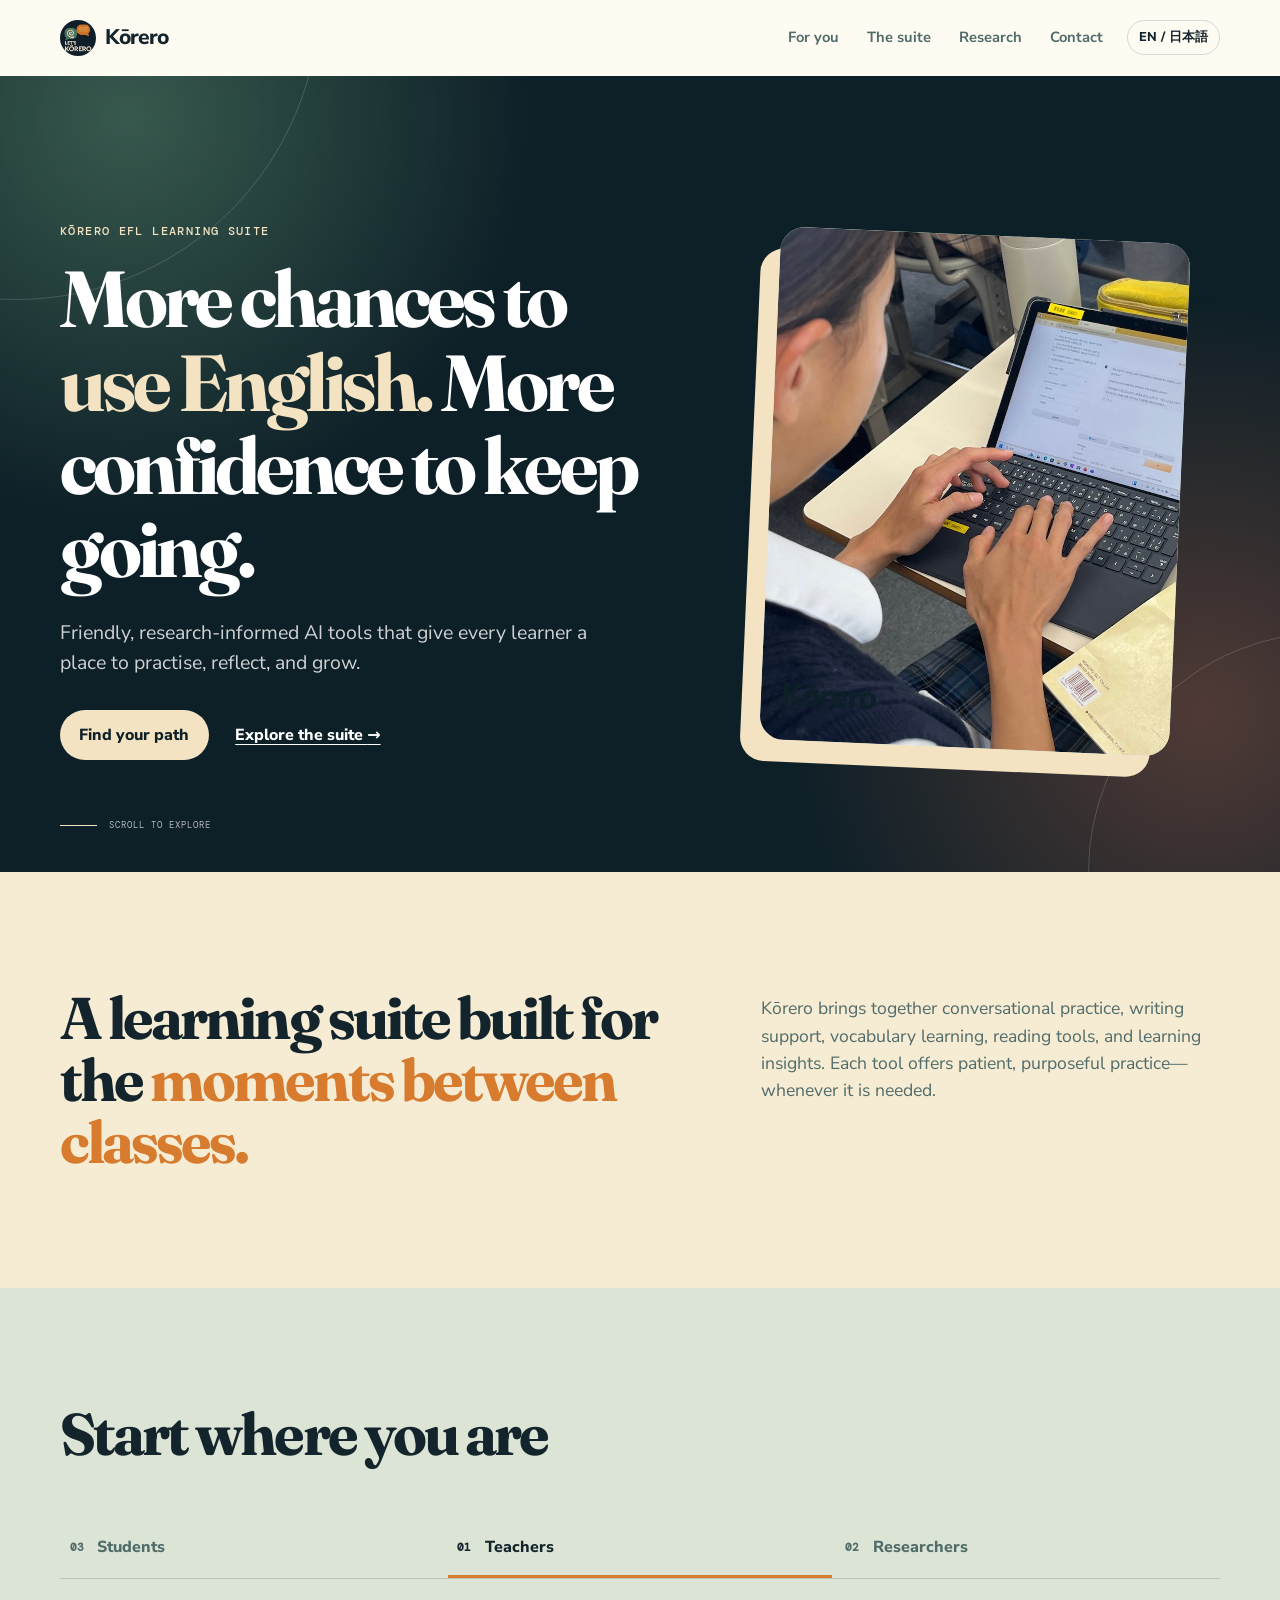
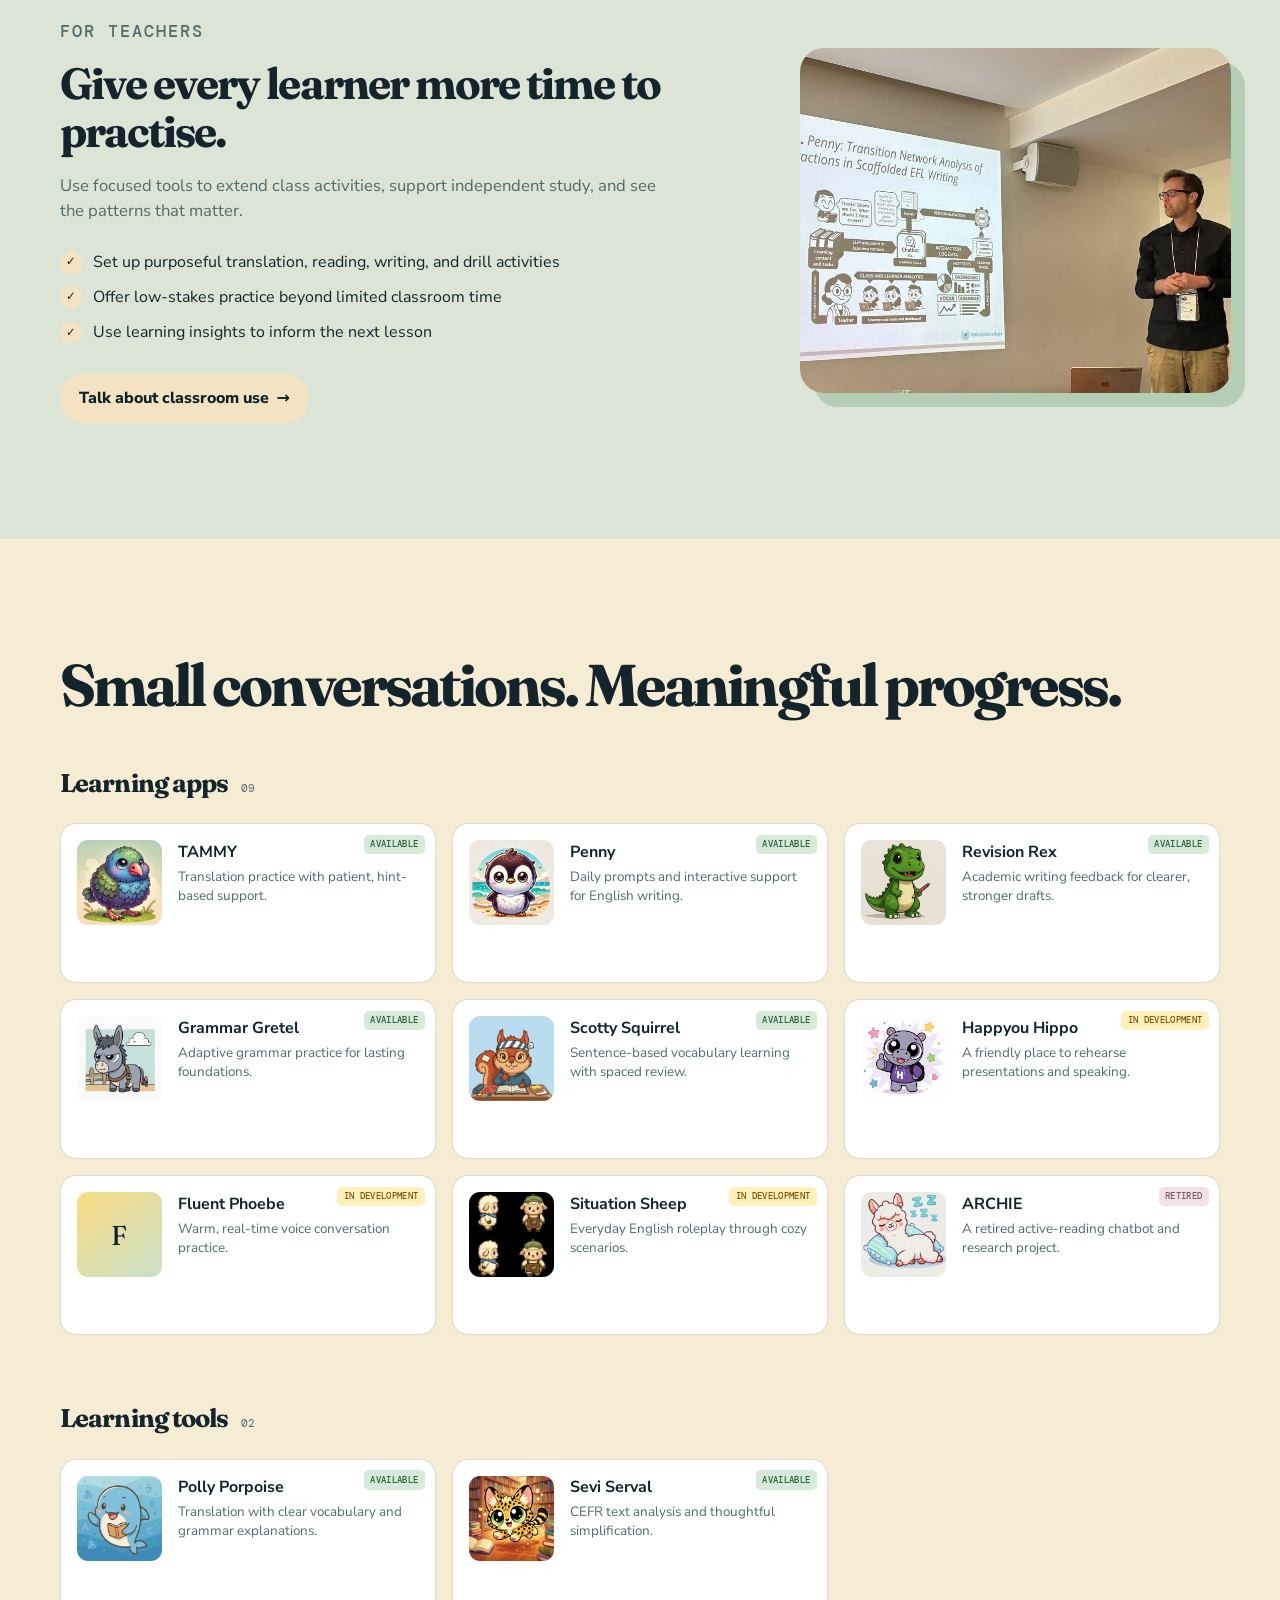
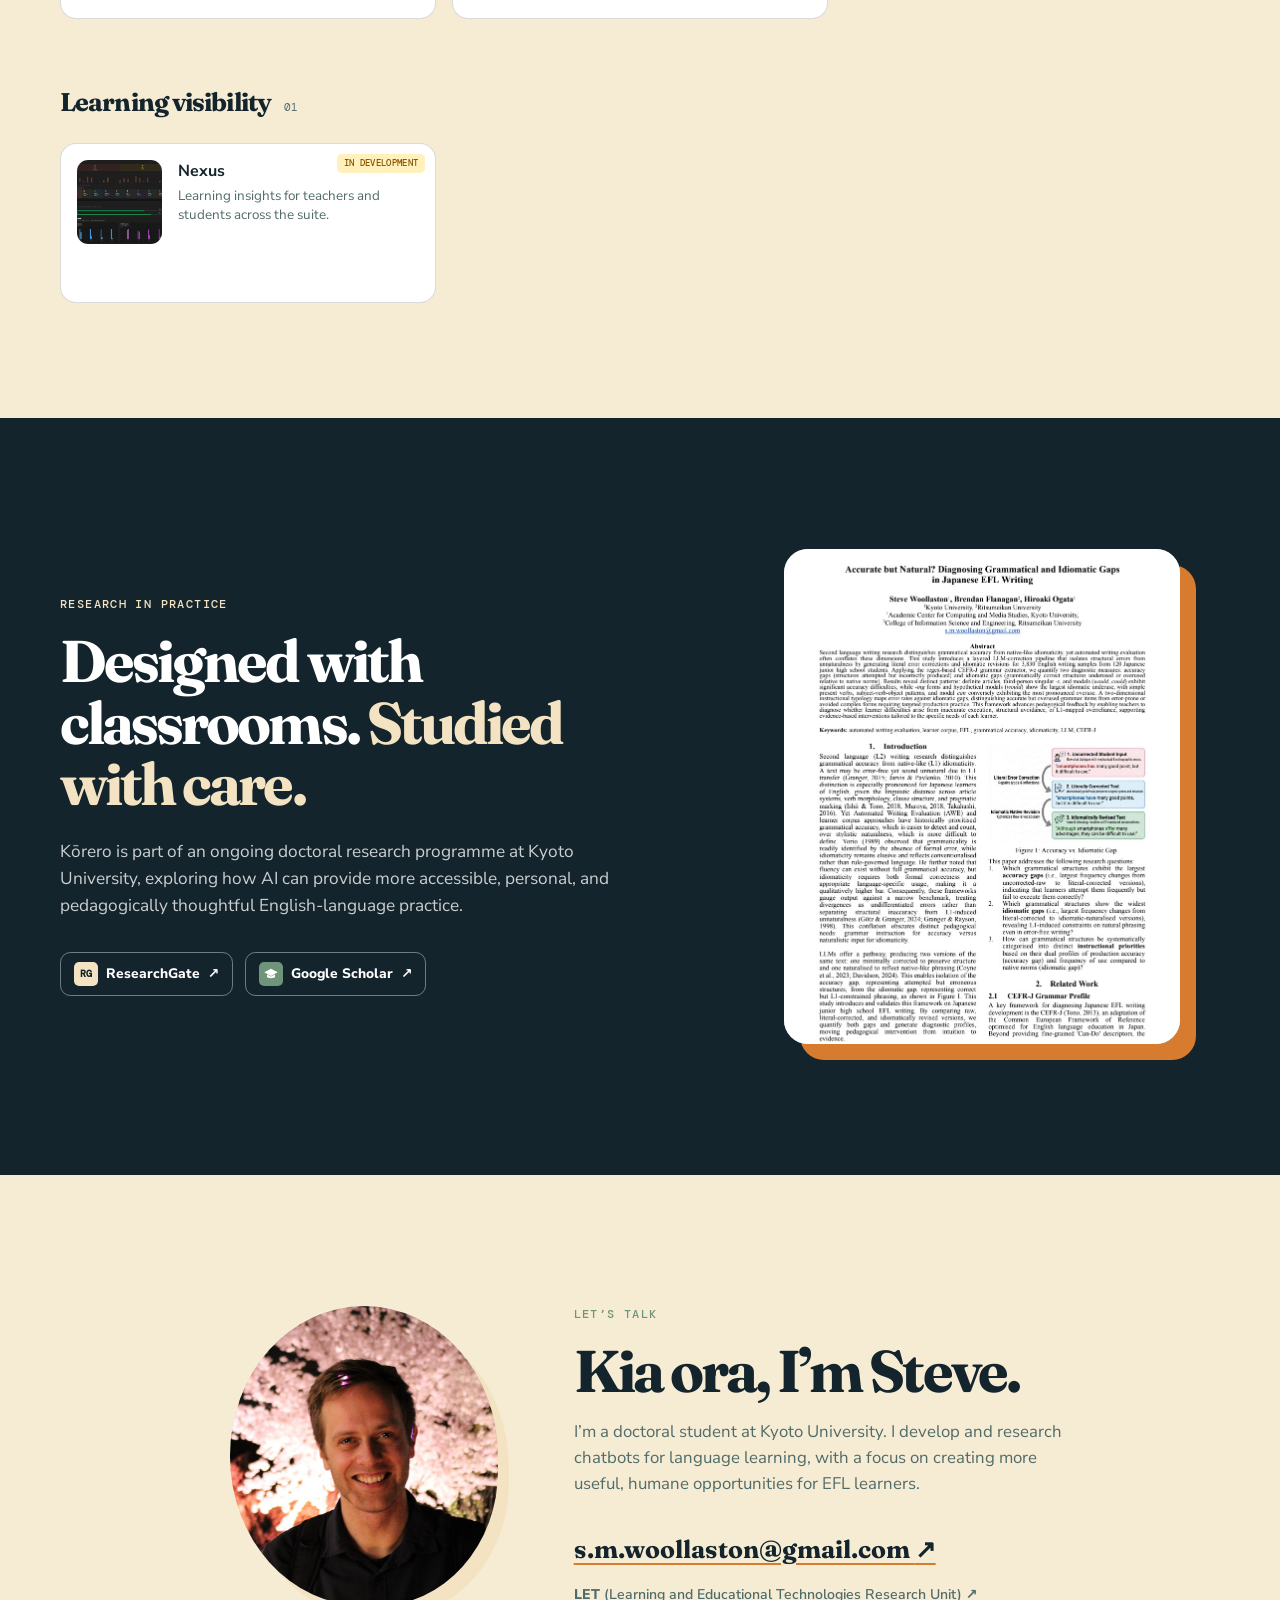
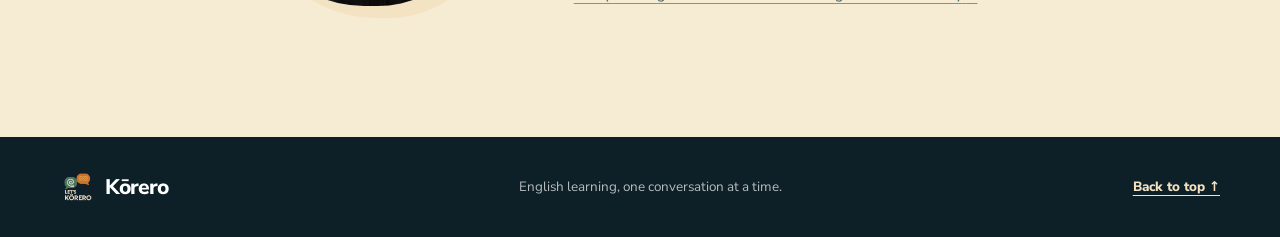
==== index.html @ aaa402c4 "initial" ====
<!doctype html>
<html lang="en">
  <head>
    <meta charset="utf-8" />
    <meta name="viewport" content="width=device-width, initial-scale=1" />
    <meta name="description" content="Kōrero is a suite of supportive AI tools for English language learning." />
    <title>Kōrero | English learning that keeps the conversation going</title>
    <link rel="preconnect" href="https://fonts.googleapis.com" />
    <link rel="preconnect" href="https://fonts.gstatic.com" crossorigin />
    <link href="https://fonts.googleapis.com/css2?family=DM+Mono:wght@400;500&family=Fraunces:opsz,wght@9..144,600;9..144,700&family=Nunito+Sans:opsz,wght@6..12,400;6..12,600;6..12,700;6..12,800&display=swap" rel="stylesheet" />
    <link rel="stylesheet" href="assets/styles.css" />
    <script defer src="assets/content.js"></script>
    <script defer src="assets/site.js"></script>
  </head>
  <body>
    <a class="skip-link" href="#main-content">Skip to content</a>
    <header class="site-header" id="top">
      <nav class="nav shell" aria-label="Main navigation">
        <a class="brand" href="#top" aria-label="Kōrero home">
          <img class="brand-logo" src="assets/images/korero-logo.jpg" alt="Let’s Kōrero logo" /><span class="wordmark" aria-hidden="true">Kōrero</span>
        </a>
        <button class="menu-button" type="button" aria-expanded="false" aria-controls="nav-links">
          <span class="sr-only">Open menu</span><span></span><span></span>
        </button>
        <div class="nav-links" id="nav-links">
          <a href="#audiences" data-i18n="nav.audiences">For you</a>
          <a href="#apps" data-i18n="nav.apps">The suite</a>
          <a href="#research" data-i18n="nav.research">Research</a>
          <a href="#contact" data-i18n="nav.contact">Contact</a>
          <button class="language-toggle" type="button" aria-label="日本語に切り替える"><span aria-hidden="true">EN</span> / <span>日本語</span></button>
        </div>
      </nav>
    </header>

    <main id="main-content">
      <section class="hero">
        <div class="hero-orbit orbit-one" aria-hidden="true"></div><div class="hero-orbit orbit-two" aria-hidden="true"></div>
        <div class="shell hero-layout">
          <div class="hero-copy">
            <p class="eyebrow light" data-i18n="hero.eyebrow">KŌRERO EFL LEARNING SUITE</p>
            <h1 data-i18n-html="hero.title">More chances to <em>use English.</em> More confidence to keep going.</h1>
            <p class="hero-text" data-i18n="hero.text">Friendly, research-informed language learning tools that give every learner a place to practise and grow.</p>
            <div class="hero-actions">
              <a class="button button-sun" href="#audiences" data-i18n="hero.primary">Find your path</a>
              <a class="text-link light-link" href="#apps" data-i18n-html="hero.secondary">Explore the suite <span aria-hidden="true">→</span></a>
            </div>
          </div>
          <figure class="hero-visual image-frame image-frame-hero">
            <img src="assets/images/student_tammy.jpeg" alt="" data-image-label="Kōrero learning in action" />
            <figcaption class="image-placeholder"><span class="placeholder-icon" aria-hidden="true">✦</span><strong data-i18n="placeholders.hero.title">Learning in action</strong><span data-i18n="placeholders.hero.text">Add student_tammy.jpeg</span></figcaption>
            <span class="hero-wordmark" aria-hidden="true">Kōrero</span>
          </figure>
        </div>
        <div class="hero-scroll shell" aria-hidden="true"><span></span><small>SCROLL TO EXPLORE</small></div>
      </section>

      <section class="intro section shell">
        <div><h2 data-i18n-html="intro.title">A learning suite built for the <em>moments between classes.</em></h2></div>
        <p data-i18n="intro.text">Kōrero brings together conversational practice, writing support, vocabulary learning, reading tools, and learning insights. Each tool offers patient, personalised, purposeful practice—whenever it is needed.</p>
      </section>

      <section class="audiences section" id="audiences">
        <div class="shell">
          <div class="section-heading"><h2 data-i18n="audiences.title">Start where you are</h2></div>
          <div class="audience-tabs" role="tablist" aria-label="Audience">
            <button id="student-tab" role="tab" aria-selected="false" aria-controls="student-panel" data-audience="student"
              tabindex="-1"><span aria-hidden="true">03</span><span data-i18n="tabs.student">Students</span></button>
            <button id="teacher-tab" role="tab" aria-selected="true" aria-controls="teacher-panel" data-audience="teacher"><span aria-hidden="true">01</span><span data-i18n="tabs.teacher">Teachers</span></button>
            <button id="researcher-tab" role="tab" aria-selected="false" aria-controls="researcher-panel" data-audience="researcher" tabindex="-1"><span aria-hidden="true">02</span><span data-i18n="tabs.researcher">Researchers</span></button>
          </div>
          <div class="audience-panels">
            <article class="audience-panel" id="student-panel" role="tabpanel" tabindex="0" aria-labelledby="student-tab"
                          data-panel="student" hidden></article>
            <article class="audience-panel" id="teacher-panel" role="tabpanel" tabindex="0" aria-labelledby="teacher-tab" data-panel="teacher"></article>
            <article class="audience-panel" id="researcher-panel" role="tabpanel" tabindex="0" aria-labelledby="researcher-tab" data-panel="researcher" hidden></article>

          </div>
        </div>
      </section>

      <section class="suite section" id="apps">
        <div class="shell">
          <div class="section-heading wide"><h2 data-i18n="apps.title">Small conversations. Meaningful progress.</h2></div>
          <div id="app-groups"></div>
        </div>
      </section>

      <section class="research section" id="research">
        <div class="shell research-layout">
          <div class="research-copy">
            <p class="eyebrow light" data-i18n="research.eyebrow">RESEARCH IN PRACTICE</p>
            <h2 data-i18n-html="research.title">Designed with classrooms. <em>Studied with care.</em></h2>
            <p data-i18n="research.text">Kōrero is part of an ongoing doctoral research programme at Kyoto University, exploring how AI can provide more accessible, personal, and pedagogically thoughtful English-language practice.</p>
            <div class="publication-links" aria-label="Publication profiles">
              <a class="publication-link" href="https://www.researchgate.net/profile/Steve-Woollaston#publications" target="_blank" rel="noopener noreferrer"><span class="publication-icon icon-researchgate" aria-hidden="true">RG</span><span>ResearchGate</span><span aria-hidden="true">↗</span></a>
              <a class="publication-link" href="https://scholar.google.com/citations?user=MpY1elgAAAAJ&amp;hl=en" target="_blank" rel="noopener noreferrer"><span class="publication-icon icon-scholar" aria-hidden="true"><svg viewBox="0 0 24 24"><path d="M2 9.5 12 4l10 5.5L12 15 2 9.5Zm4 3.1V17c2.2 1.6 9.8 1.6 12 0v-4.4l-6 3.3-6-3.3Z"/></svg></span><span>Google Scholar</span><span aria-hidden="true">↗</span></a>
            </div>
          </div>
          <figure class="image-frame image-frame-research">
            <img src="assets/images/research_apclc2.jpg" alt="" data-image-label="Research in practice" loading="lazy" />
            <figcaption class="image-placeholder"><span class="placeholder-icon" aria-hidden="true">⌁</span><strong data-i18n="placeholders.research.title">Research in progress</strong><span data-i18n="placeholders.research.text">Add research_apclc.jpg</span></figcaption>
          </figure>
        </div>
      </section>

      <section class="contact section" id="contact">
        <div class="shell contact-layout">
          <figure class="portrait image-frame">
            <img src="assets/images/steve_profile.png" alt="Steve Woollaston" loading="lazy" />
            <figcaption class="image-placeholder"><span class="placeholder-icon" aria-hidden="true">☀</span><strong data-i18n="placeholders.portrait.title">Kia ora, I’m Steve</strong><span data-i18n="placeholders.portrait.text">Add steve_profile.png</span></figcaption>
          </figure>
          <div class="contact-copy"><p class="eyebrow" data-i18n="contact.eyebrow">LET’S TALK</p><h2 data-i18n="contact.title">Kia ora, I’m Steve.</h2><p data-i18n="contact.text">I’m a doctoral student at Kyoto University. I develop and research chatbots and tools for language learning, with a focus on creating more personalised, useful, and evidence-based solutions for EFL learners and teachers.</p><a class="email-link" href="mailto:s.m.woollaston@gmail.com">s.m.woollaston@gmail.com <span aria-hidden="true">↗</span></a><a class="lab-link" href="https://www.let.media.kyoto-u.ac.jp/" target="_blank" rel="noopener noreferrer">LET <span>(Learning and Educational Technologies Research Unit)</span> <span aria-hidden="true">↗</span></a></div>
        </div>
      </section>
    </main>

    <footer class="footer"><div class="shell footer-content"><a class="brand" href="#top" aria-label="Kōrero home"><img class="brand-logo" src="assets/images/korero-logo.jpg" alt="Let’s Kōrero logo" /><span class="wordmark" aria-hidden="true">Kōrero</span></a><p data-i18n="footer">English learning, one conversation at a time.</p><a href="#top" data-i18n="footerLink">Back to top ↑</a></div></footer>
  </body>
</html>
---- assets/styles.css ----
:root { --ink: #13242c; --deep: #0d1f27; --paper: #f6ebd3; --mist: #dce4d5; --sun: #f3e3c2; --coral: #d77b2e; --leaf: #70947a; --muted: #506c6a; --line: rgba(19, 36, 44, .16); --shadow: 0 18px 45px rgba(13, 31, 39, .16); --radius: 24px; }
* { box-sizing: border-box; }
html { scroll-behavior: smooth; scroll-padding-top: 5.5rem; }
body { margin: 0; color: var(--ink); background: var(--paper); font-family: "Nunito Sans", system-ui, sans-serif; font-size: 16px; line-height: 1.55; }
button, a { font: inherit; } a { color: inherit; } button { cursor: pointer; } img { display: block; max-width: 100%; }
.shell { width: min(1160px, calc(100% - 3rem)); margin-inline: auto; }.section { padding-block: clamp(4.5rem, 9vw, 8rem); }.skip-link { position: fixed; z-index: 999; top: -5rem; left: 1rem; padding: .65rem 1rem; background: var(--sun); color: var(--deep); border-radius: .5rem; font-weight: 800; }.skip-link:focus { top: 1rem; }.sr-only { position: absolute; width: 1px; height: 1px; overflow: hidden; clip: rect(0 0 0 0); white-space: nowrap; }
.site-header { position: sticky; top: 0; z-index: 30; background: rgba(255, 253, 246, .88); border-bottom: 1px solid transparent; backdrop-filter: blur(14px); }.site-header:has(+ main .hero) { border-color: rgba(255,255,255,.1); }.nav { min-height: 4.7rem; display: flex; align-items: center; justify-content: space-between; gap: 2rem; }.brand { display: inline-flex; align-items: center; gap: .55rem; text-decoration: none; font-family: Fraunces, Georgia, serif; font-size: 1.32rem; font-weight: 700; letter-spacing: -.045em; }.brand-mark { display: grid; width: 2rem; height: 2rem; place-items: center; color: var(--deep); background: var(--sun); border-radius: 48% 52% 52% 48%; font-family: "DM Mono", monospace; font-size: .85rem; letter-spacing: 0; }.nav-links { display: flex; align-items: center; gap: .25rem; }.nav-links > a { padding: .45rem .75rem; text-decoration: none; font-weight: 700; font-size: .92rem; color: var(--muted); }.nav-links > a:hover { color: var(--ink); text-decoration: underline; text-underline-offset: .25rem; }.language-toggle { margin-left: .45rem; padding: .4rem .7rem; color: var(--ink); background: transparent; border: 1px solid var(--line); border-radius: 99px; font-weight: 800; font-size: .8rem; }.language-toggle:hover { background: var(--mist); }.menu-button { display: none; }
.hero { position: relative; overflow: hidden; min-height: min(720px, calc(100vh - 4.7rem)); padding-block: clamp(4rem, 9vw, 8rem) 2.5rem; color: white; background: var(--deep); }.hero::before { content: ""; position: absolute; inset: 0; opacity: .9; background: radial-gradient(circle at 10% 5%, rgba(113,167,130,.48), transparent 30%), radial-gradient(circle at 94% 80%, rgba(233,120,88,.34), transparent 31%); }.hero-layout { position: relative; display: grid; grid-template-columns: minmax(0, 1.03fr) minmax(300px, .87fr); align-items: center; gap: clamp(2.5rem, 7vw, 7rem); }.hero-copy { padding-block: 2rem; }.eyebrow { margin: 0 0 1rem; color: var(--leaf); font-family: "DM Mono", monospace; font-size: .72rem; font-weight: 500; letter-spacing: .12em; }.eyebrow.light { color: var(--sun); }.hero h1, h2 { margin: 0; font-family: Fraunces, Georgia, serif; letter-spacing: -.05em; line-height: 1.05; }.hero h1 { max-width: 700px; font-size: clamp(3.1rem, 6.2vw, 5.6rem); }.hero h1 em, h2 em { color: var(--sun); font-style: normal; }.hero-text { max-width: 560px; margin: 1.7rem 0 2rem; color: rgba(255,255,255,.8); font-size: clamp(1.05rem, 1.6vw, 1.22rem); }.hero-actions { display: flex; flex-wrap: wrap; align-items: center; gap: 1.1rem 1.65rem; }.button { display: inline-flex; align-items: center; justify-content: center; gap: .45rem; min-height: 3.1rem; padding: .7rem 1.15rem; border: 1px solid transparent; border-radius: 99px; text-decoration: none; font-weight: 800; transition: transform .2s ease, box-shadow .2s ease; }.button:hover { transform: translateY(-2px); box-shadow: 0 8px 22px rgba(0,0,0,.16); }.button-sun { color: var(--deep); background: var(--sun); }.text-link { font-weight: 800; text-underline-offset: .25rem; }.light-link { color: white; }.image-frame { position: relative; overflow: hidden; background: #dce6d9; border-radius: var(--radius); }.image-frame > img { width: 100%; height: 100%; object-fit: cover; }.image-frame:not(.has-image) > img { position: absolute; inset: 0; opacity: 0; }.image-frame.has-image > img { opacity: 1; }.image-frame-hero { min-height: 410px; aspect-ratio: 4 / 5; transform: rotate(2.5deg); box-shadow: -19px 22px 0 var(--sun); }.image-frame-hero::after { content: "kōrero"; position: absolute; bottom: 1.25rem; left: 1.25rem; color: var(--deep); font-family: Fraunces, serif; font-size: 2rem; font-weight: 700; }.image-placeholder { position: absolute; inset: 0; display: flex; flex-direction: column; align-items: center; justify-content: center; gap: .45rem; padding: 1.5rem; color: var(--deep); text-align: center; background: linear-gradient(145deg, #cee0cc, #f0e6b2); }.has-image .image-placeholder { display: none; }.placeholder-icon { display: grid; width: 3.4rem; height: 3.4rem; place-items: center; color: white; background: var(--coral); border-radius: 50% 45% 50% 42%; font-size: 1.35rem; }.image-placeholder strong { font-family: Fraunces, Georgia, serif; font-size: 1.3rem; }.image-placeholder span:last-child { font-family: "DM Mono", monospace; font-size: .72rem; }.hero-scroll { position: relative; display: flex; align-items: center; gap: .75rem; margin-top: 1.7rem; color: rgba(255,255,255,.7); font-family: "DM Mono", monospace; font-size: .64rem; letter-spacing: .1em; }.hero-scroll span { width: 2.3rem; height: 1px; background: var(--sun); }.orbit-one, .orbit-two { position: absolute; border: 1px solid rgba(255,255,255,.16); border-radius: 50%; }.orbit-one { width: 38rem; height: 38rem; top: -24rem; left: -18rem; }.orbit-two { width: 30rem; height: 30rem; right: -18rem; bottom: -15rem; }
.intro { display: grid; grid-template-columns: 1.15fr .85fr; gap: 5rem; align-items: start; }.intro h2, .section-heading h2, .research h2, .contact h2 { font-size: clamp(2.35rem, 4.6vw, 4.25rem); }.intro h2 em, .section-heading h2 em, .contact h2 em { color: var(--coral); }.intro > p { max-width: 450px; margin: .5rem 0 0; color: var(--muted); font-size: 1.1rem; }.audiences { background: var(--mist); }.section-heading { display: flex; align-items: end; justify-content: space-between; gap: 2rem; }.section-heading > p { max-width: 400px; margin: 0 0 .4rem; color: var(--muted); }.section-heading.wide { margin-bottom: 3rem; }.audience-tabs { display: flex; gap: .2rem; margin-top: 3.5rem; border-bottom: 1px solid var(--line); }.audience-tabs button { flex: 1; display: flex; align-items: center; gap: .85rem; padding: .9rem .6rem; color: var(--muted); background: transparent; border: 0; border-bottom: 3px solid transparent; text-align: left; font-weight: 800; }.audience-tabs button > span:first-child { font-family: "DM Mono", monospace; font-size: .7rem; }.audience-tabs button[aria-selected="true"] { color: var(--ink); border-bottom-color: var(--coral); }.audience-panel { padding-top: 2.5rem; }.audience-content { display: grid; grid-template-columns: 1.15fr .85fr; gap: clamp(2rem, 6vw, 6rem); align-items: center; }.audience-content h3 { margin: 0; font-family: Fraunces, Georgia, serif; font-size: clamp(2rem, 3.4vw, 3.1rem); letter-spacing: -.045em; line-height: 1.1; }.audience-content p { color: var(--muted); font-size: 1.04rem; }.tick-list { display: grid; gap: .65rem; padding: 0; margin: 1.6rem 0 1.8rem; list-style: none; }.tick-list li { display: flex; gap: .7rem; }.tick-list li::before { content: "✓"; display: grid; flex: 0 0 1.35rem; height: 1.35rem; place-items: center; margin-top: .1rem; color: var(--deep); background: var(--sun); border-radius: 50%; font-weight: 800; font-size: .72rem; }.audience-image { min-height: 345px; aspect-ratio: 5 / 4; box-shadow: 14px 14px 0 rgba(113,167,130,.38); }
.suite { background: var(--paper); }.app-group + .app-group { margin-top: 4rem; }.group-heading { display: flex; align-items: baseline; gap: .8rem; margin-bottom: 1.25rem; }.group-heading h3 { margin: 0; font-family: Fraunces, Georgia, serif; font-size: 1.6rem; letter-spacing: -.035em; }.group-heading span { font-family: "DM Mono", monospace; color: var(--muted); font-size: .7rem; }.app-grid { display: grid; grid-template-columns: repeat(3, 1fr); gap: 1rem; }.app-card { position: relative; display: grid; grid-template-columns: 5.3rem 1fr; gap: 1rem; min-height: 10rem; padding: 1rem; background: #fff; border: 1px solid var(--line); border-radius: 1rem; transition: transform .2s ease, box-shadow .2s ease; }.app-card:hover { transform: translateY(-3px); box-shadow: var(--shadow); }.app-art { position: relative; overflow: hidden; width: 5.3rem; height: 5.3rem; background: #dce6d9; border-radius: .7rem; }.app-art img { width: 100%; height: 100%; object-fit: cover; }.app-art:not(.has-image) img { position: absolute; inset: 0; opacity: 0; }.app-art.has-image img { opacity: 1; }.app-art .app-fallback { display: grid; width: 100%; height: 100%; place-items: center; color: var(--deep); background: linear-gradient(140deg, #f9dc82, #c9dfc9); font-family: Fraunces, Georgia, serif; font-size: 1.7rem; }.app-art.has-image .app-fallback { display: none; }.app-card h4 { margin: .15rem 0 .3rem; font-size: 1rem; line-height: 1.2; }.app-card p { margin: 0; color: var(--muted); font-size: .84rem; line-height: 1.42; }.status { position: absolute; top: .65rem; right: .65rem; padding: .16rem .4rem; border-radius: .3rem; font-family: "DM Mono", monospace; font-size: .58rem; font-weight: 500; letter-spacing: .035em; text-transform: uppercase; }.status-available { color: #245e36; background: #d7ead9; }.status-development { color: #885400; background: #fff0bc; }.status-retired { color: #755b62; background: #f2e1e4; }
.research { color: white; background: var(--ink); }.research-layout { display: grid; grid-template-columns: 1fr .8fr; gap: clamp(3rem, 7vw, 7rem); align-items: center; }.research h2 { max-width: 600px; }.research h2 em { color: var(--sun); }.research-copy > p:not(.eyebrow) { max-width: 600px; margin: 1.5rem 0 2rem; color: rgba(255,255,255,.78); font-size: 1.08rem; }.button-outline { color: white; border-color: rgba(255,255,255,.45); }.button-outline:hover { background: rgba(255,255,255,.08); }.image-frame-research { min-height: 380px; aspect-ratio: 4 / 5; box-shadow: 16px 16px 0 var(--coral); }.contact-layout { display: grid; grid-template-columns: minmax(220px, .52fr) 1fr; gap: clamp(2.5rem, 9vw, 9rem); align-items: center; max-width: 900px; }.portrait { width: min(100%, 300px); min-height: 300px; aspect-ratio: 1; border-radius: 50% 50% 45% 50%; box-shadow: 11px 12px 0 var(--sun); }.contact-copy > p:not(.eyebrow) { max-width: 600px; color: var(--muted); font-size: 1.05rem; }.email-link { display: inline-block; margin-top: 1rem; color: var(--ink); font-family: Fraunces, Georgia, serif; font-size: clamp(1.2rem, 2vw, 1.55rem); font-weight: 700; text-decoration-color: var(--coral); text-decoration-thickness: 2px; text-underline-offset: .3rem; }.footer { padding-block: 2rem; color: rgba(255,255,255,.7); background: var(--deep); }.footer-content { display: flex; align-items: center; justify-content: space-between; gap: 1.5rem; font-size: .84rem; }.footer .brand { color: white; }.footer p { margin: 0; }.footer a:last-child { color: var(--sun); font-weight: 800; text-underline-offset: .25rem; }
@media (max-width: 800px) { .menu-button { display: grid; gap: .3rem; width: 2.6rem; height: 2.6rem; place-content: center; background: transparent; border: 1px solid var(--line); border-radius: .5rem; }.menu-button span:not(.sr-only) { width: 1.1rem; height: 2px; background: var(--ink); transition: transform .2s; }.menu-button[aria-expanded="true"] span:nth-of-type(2) { transform: translateY(4px) rotate(45deg); }.menu-button[aria-expanded="true"] span:nth-of-type(3) { transform: translateY(-4px) rotate(-45deg); }.nav-links { position: absolute; top: 4.7rem; right: 0; left: 0; display: none; flex-direction: column; align-items: stretch; gap: .2rem; padding: 1rem 1.5rem 1.25rem; background: var(--paper); border-bottom: 1px solid var(--line); box-shadow: 0 14px 22px rgba(12,48,47,.08); }.nav-links.is-open { display: flex; }.nav-links > a, .language-toggle { padding: .7rem 0; margin: 0; text-align: left; }.language-toggle { width: fit-content; padding-inline: .7rem; }.hero-layout, .intro, .audience-content, .research-layout, .contact-layout { grid-template-columns: 1fr; }.hero { min-height: auto; }.hero-layout { gap: 2rem; }.hero-visual { max-width: 430px; width: calc(100% - 1.4rem); margin: .5rem auto 0; min-height: 320px; }.intro { gap: 1.25rem; }.section-heading { display: block; }.section-heading > p { margin-top: 1.2rem; }.audience-tabs { margin-top: 2.4rem; overflow-x: auto; }.audience-tabs button { flex: 0 0 auto; padding-inline: .75rem; }.audience-image { max-width: 520px; }.app-grid { grid-template-columns: repeat(2, 1fr); }.research-layout { gap: 2.7rem; }.image-frame-research { max-width: 460px; }.contact-layout { gap: 2.5rem; }.portrait { margin-inline: auto; }.contact-copy { text-align: center; }.footer-content { flex-direction: column; text-align: center; } }
@media (max-width: 520px) { .shell { width: min(100% - 2rem, 1160px); }.hero h1 { font-size: clamp(2.75rem, 13vw, 4.15rem); }.hero-actions { align-items: flex-start; flex-direction: column; }.app-grid { grid-template-columns: 1fr; }.app-card { min-height: 8.8rem; }.audience-content h3 { font-size: 2.15rem; } }
@media (prefers-reduced-motion: reduce) { *, *::before, *::after { scroll-behavior: auto !important; transition-duration: .01ms !important; animation-duration: .01ms !important; } }
.wordmark, .hero-wordmark { font-family: "Nunito Sans", system-ui, sans-serif; font-weight: 800; letter-spacing: -.045em; }
.hero-wordmark { position: absolute; bottom: 1.25rem; left: 1.25rem; color: var(--deep); font-size: 2rem; font-weight: 800; }
.image-frame-hero::after { content: none; }
.brand-logo { width: 2.25rem; height: 2.25rem; border-radius: 50%; object-fit: cover; }
.publication-links { display: flex; flex-wrap: wrap; gap: .75rem; }
.publication-link { display: inline-flex; align-items: center; gap: .5rem; min-height: 2.8rem; padding: .5rem .8rem; color: white; border: 1px solid rgba(255,255,255,.4); border-radius: .65rem; font-size: .86rem; font-weight: 800; text-decoration: none; }
.publication-link:hover { background: rgba(255,255,255,.1); }
.publication-icon { display: grid; width: 1.5rem; height: 1.5rem; place-items: center; border-radius: .32rem; font-family: "DM Mono", monospace; font-size: .6rem; }
.icon-researchgate { color: var(--deep); background: var(--sun); }
.icon-scholar { color: white; background: var(--leaf); }
.icon-scholar svg { width: 1rem; height: 1rem; fill: currentColor; }
.lab-link { display: block; width: fit-content; margin-top: 1rem; color: var(--muted); font-size: .88rem; font-weight: 800; text-decoration-color: var(--coral); text-underline-offset: .25rem; }
.lab-link span:first-child { font-weight: 600; }
@media (max-width: 800px) { .lab-link { margin-inline: auto; } }
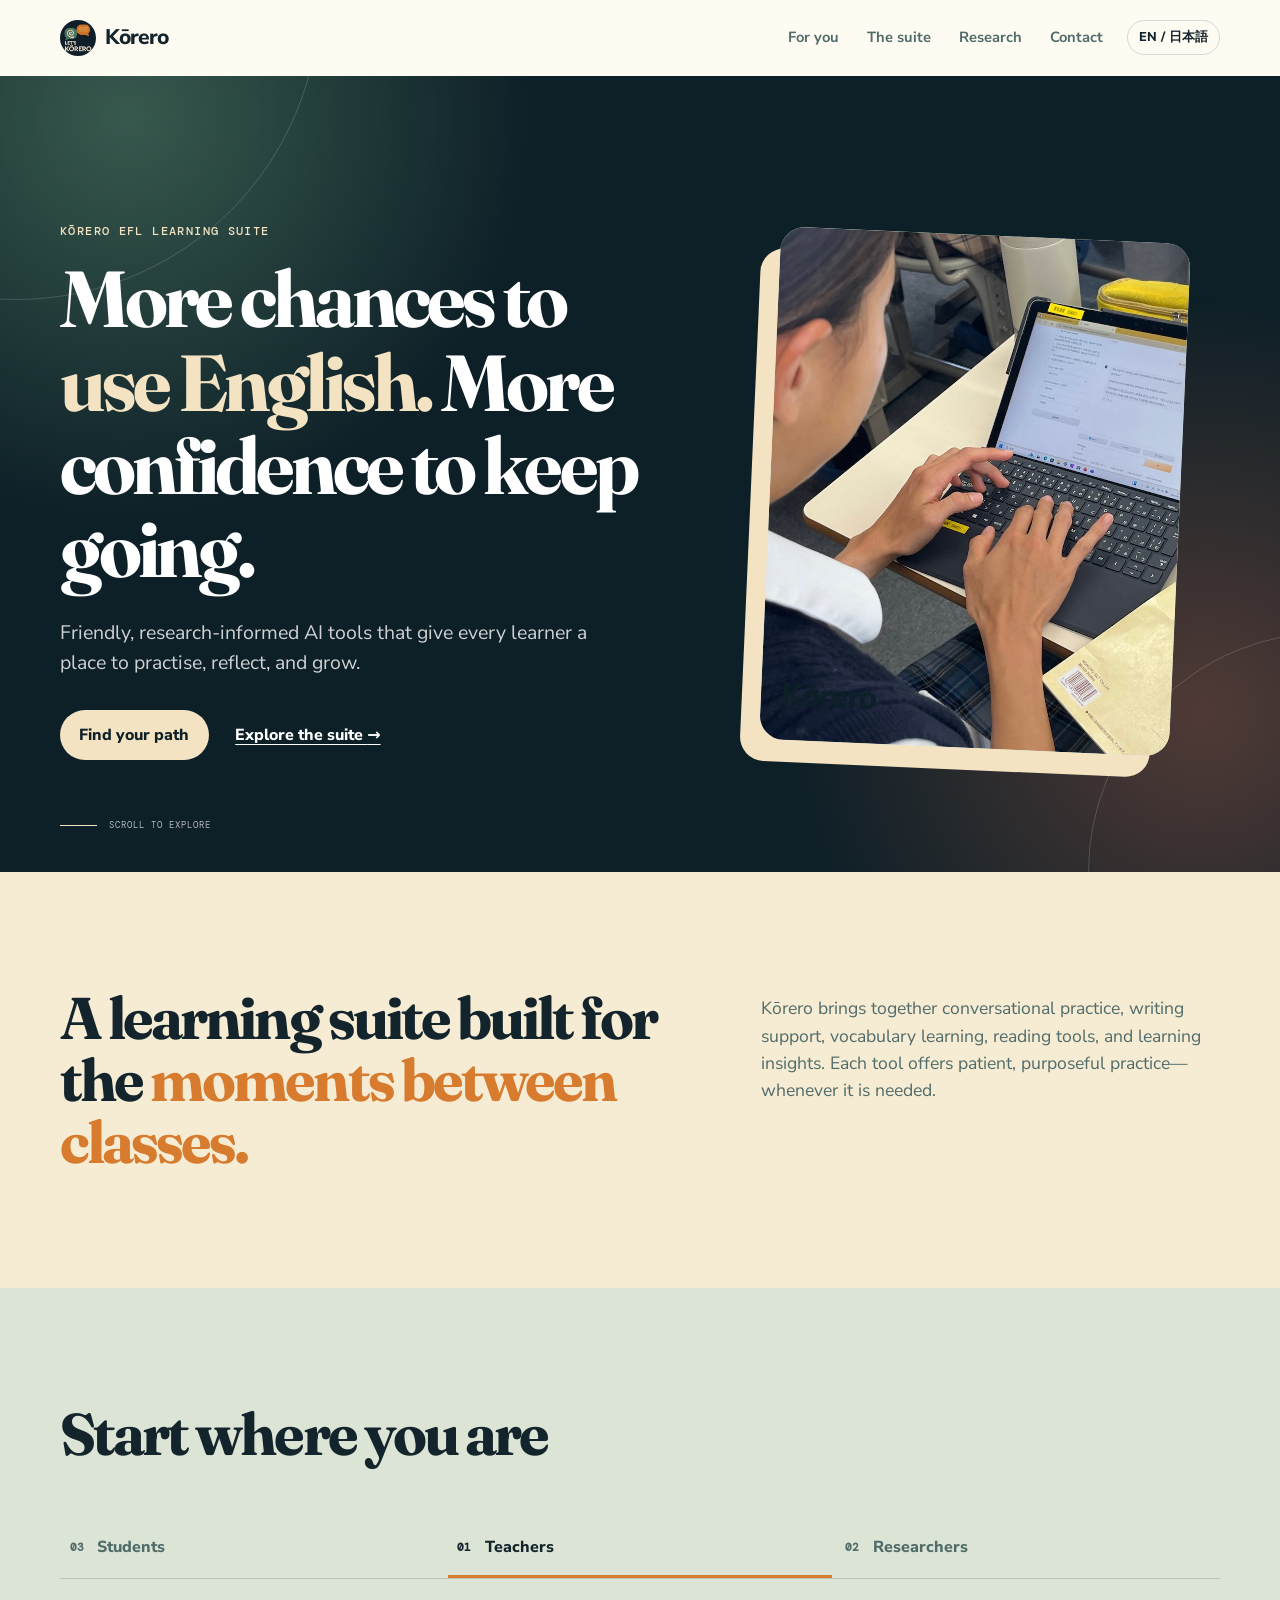
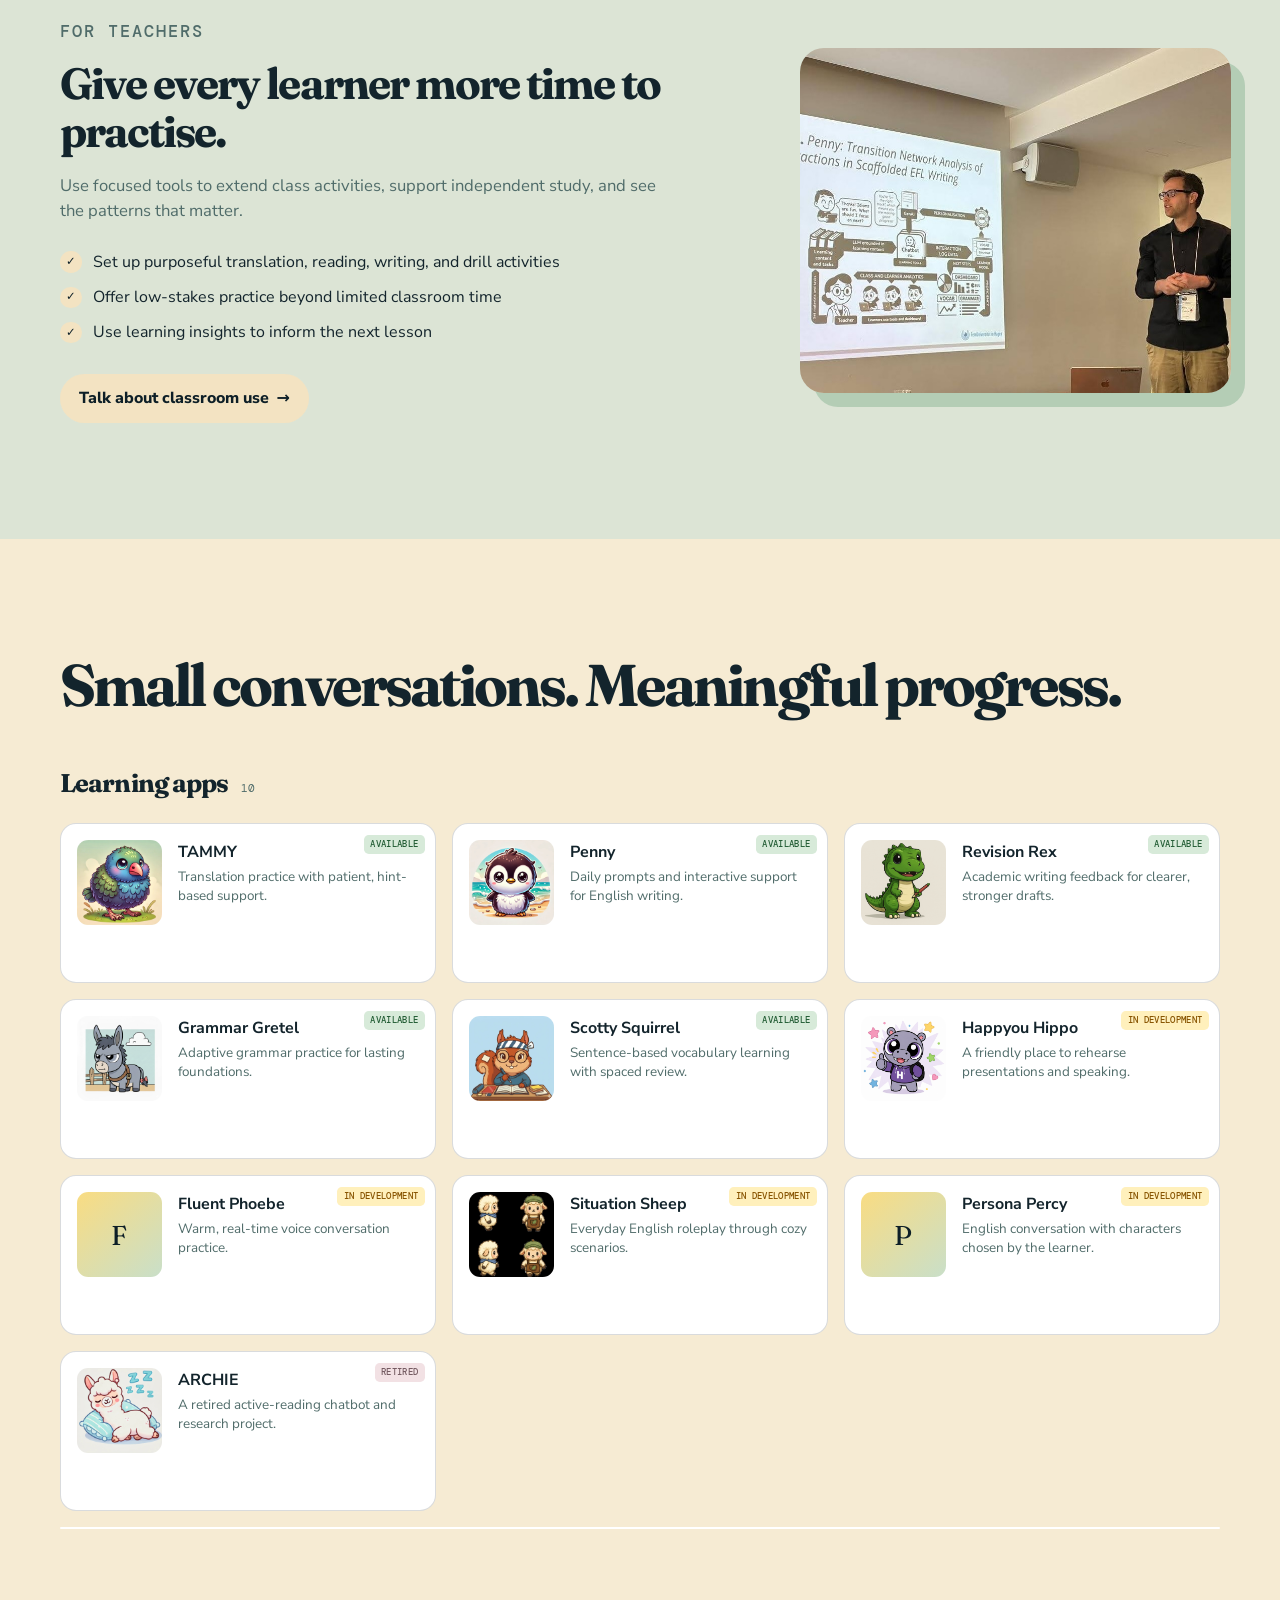
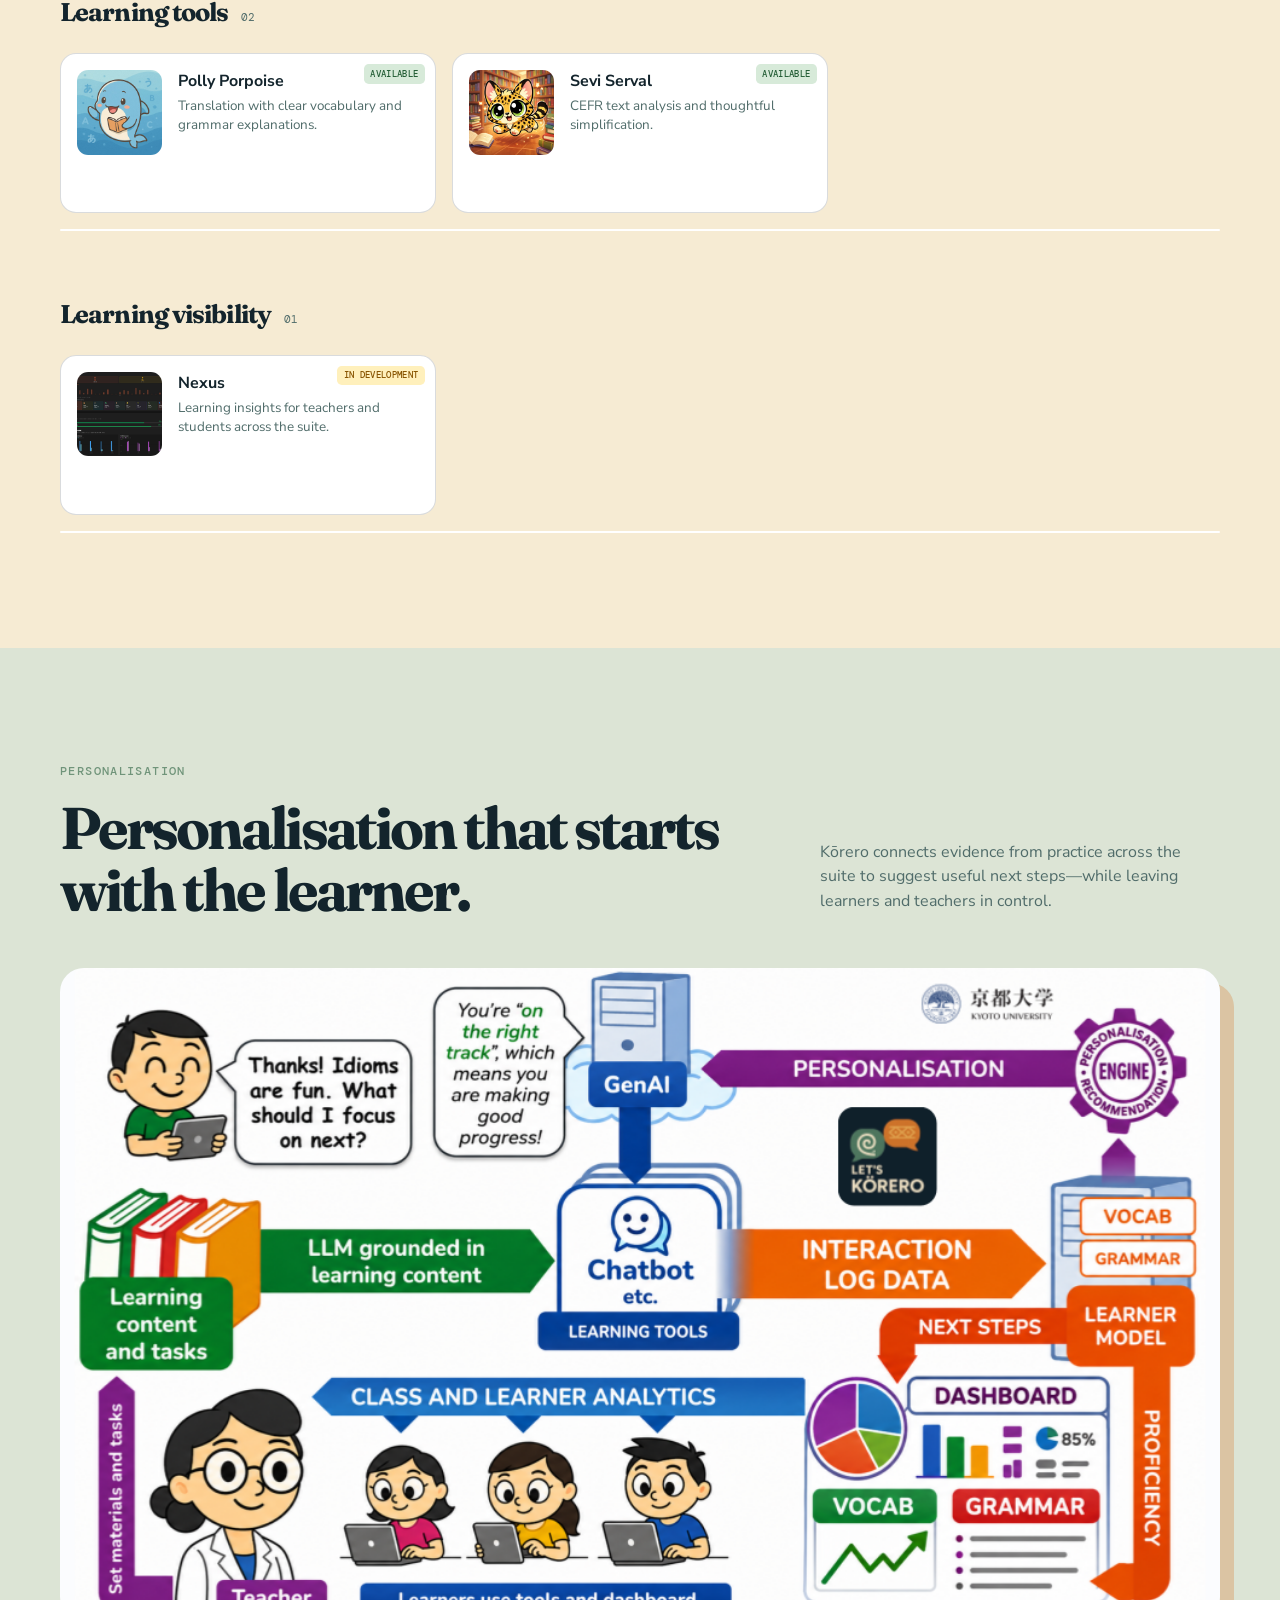
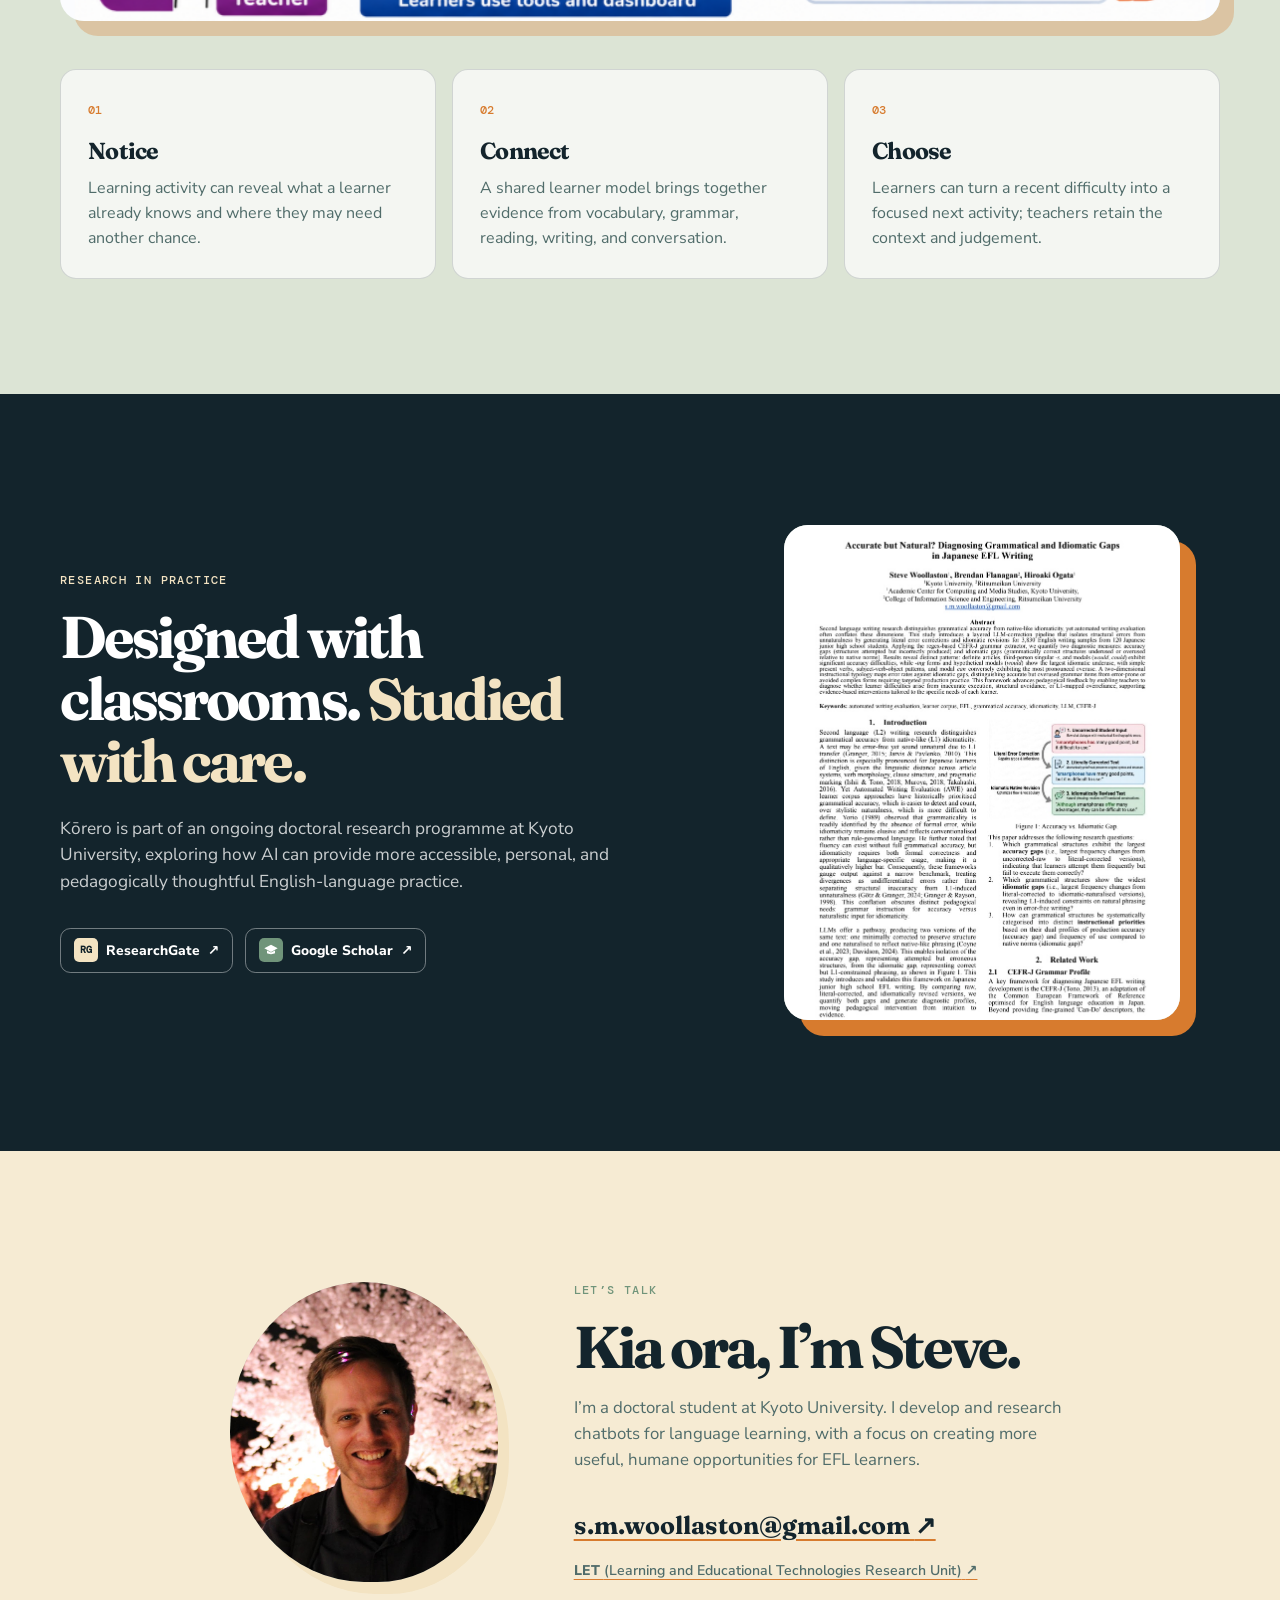
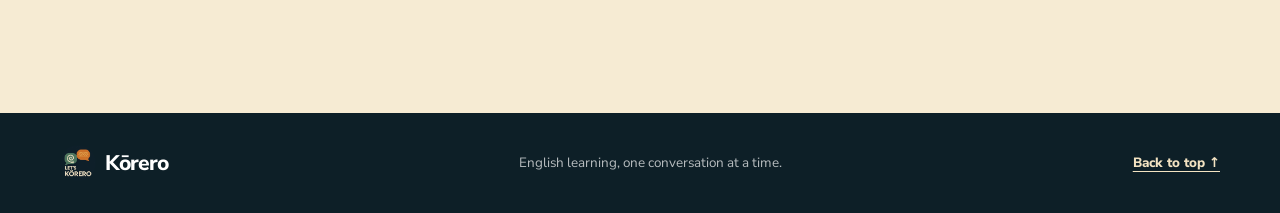
==== commit 181cb0f3: "app details" ====
--- a/index.html
+++ b/index.html
@@ -85,6 +85,14 @@
         </div>
       </section>
 
+      <section class="personalisation section" id="personalisation">
+        <div class="shell">
+          <div class="section-heading wide"><div><p class="eyebrow" data-i18n="personalisation.eyebrow">PERSONALISATION</p><h2 data-i18n="personalisation.title">Personalisation that starts with the learner.</h2></div><p data-i18n="personalisation.text">Kōrero connects evidence from practice across the suite to suggest useful next steps—while leaving learners and teachers in control.</p></div>
+          <figure class="personalisation-image image-frame"><img src="assets/images/personalisation.png" alt="Kōrero personalisation concept" loading="lazy" /></figure>
+          <div class="personalisation-grid" id="personalisation-grid"></div>
+        </div>
+      </section>
+
       <section class="research section" id="research">
         <div class="shell research-layout">
           <div class="research-copy">
--- a/assets/styles.css
+++ b/assets/styles.css
@@ -26,3 +26,25 @@
 .lab-link { display: block; width: fit-content; margin-top: 1rem; color: var(--muted); font-size: .88rem; font-weight: 800; text-decoration-color: var(--coral); text-underline-offset: .25rem; }
 .lab-link span:first-child { font-weight: 600; }
 @media (max-width: 800px) { .lab-link { margin-inline: auto; } }
+.app-card { display: grid; grid-template-columns: 5.3rem 1fr; width: 100%; min-height: 10rem; gap: 1rem; padding: 1rem; color: inherit; background: #fff; border: 1px solid var(--line); cursor: pointer; font: inherit; text-align: left; }
+.app-card.is-selected { border-color: var(--coral); box-shadow: var(--shadow); }
+.app-card:focus-visible { outline: 3px solid var(--coral); outline-offset: 3px; }
+.app-card-copy { display: block; }
+.app-title { display: block; margin: .15rem 0 .3rem; font-size: 1rem; font-weight: 700; line-height: 1.2; }
+.app-desc { display: block; color: var(--muted); font-size: .84rem; line-height: 1.42; }
+.app-group-details { display: grid; grid-template-rows: 0fr; margin-top: 1rem; background: #fff; border: 1px solid transparent; border-radius: 1rem; transition: grid-template-rows .32s ease, border-color .32s ease, box-shadow .32s ease; }
+.app-group-details.is-open { grid-template-rows: 1fr; border-color: var(--line); box-shadow: var(--shadow); }
+.app-group-details-inner { min-height: 0; overflow: hidden; padding: 0 clamp(1rem, 4vw, 2.25rem); opacity: 0; transition: opacity .22s ease, padding .32s ease; }
+.app-group-details.is-open .app-group-details-inner { padding-block: 1.5rem; opacity: 1; }
+.app-group-details .status { position: static; display: inline-block; margin-bottom: .8rem; }
+.app-group-details h4 { margin: 0 0 .45rem; font-family: Fraunces, Georgia, serif; font-size: clamp(1.5rem, 3vw, 2rem); letter-spacing: -.035em; }
+.app-group-details p { max-width: 760px; margin: 0; color: var(--muted); font-size: 1rem; }
+.app-group-details .tick-list { max-width: 760px; margin: 1rem 0 0; gap: .45rem; font-size: .92rem; }
+.personalisation { background: var(--mist); }
+.personalisation-image { width: 100%; min-height: clamp(250px, 40vw, 500px); margin: 2.8rem 0 0; aspect-ratio: 16 / 9; box-shadow: 14px 15px 0 rgba(215,123,46,.3); }
+.personalisation-grid { display: grid; grid-template-columns: repeat(3, 1fr); gap: 1rem; margin-top: 3rem; }
+.personalisation-card { padding: 1.7rem; background: rgba(255,255,255,.68); border: 1px solid var(--line); border-radius: 1rem; }
+.personalisation-card > span { color: var(--coral); font-family: "DM Mono", monospace; font-size: .72rem; font-weight: 500; }
+.personalisation-card h3 { margin: .7rem 0 .45rem; font-family: Fraunces, Georgia, serif; font-size: 1.45rem; letter-spacing: -.035em; }
+.personalisation-card p { margin: 0; color: var(--muted); }
+@media (max-width: 800px) { .personalisation-grid { grid-template-columns: 1fr; }.personalisation-image { min-height: 220px; }.app-card { min-height: 8.8rem; } }
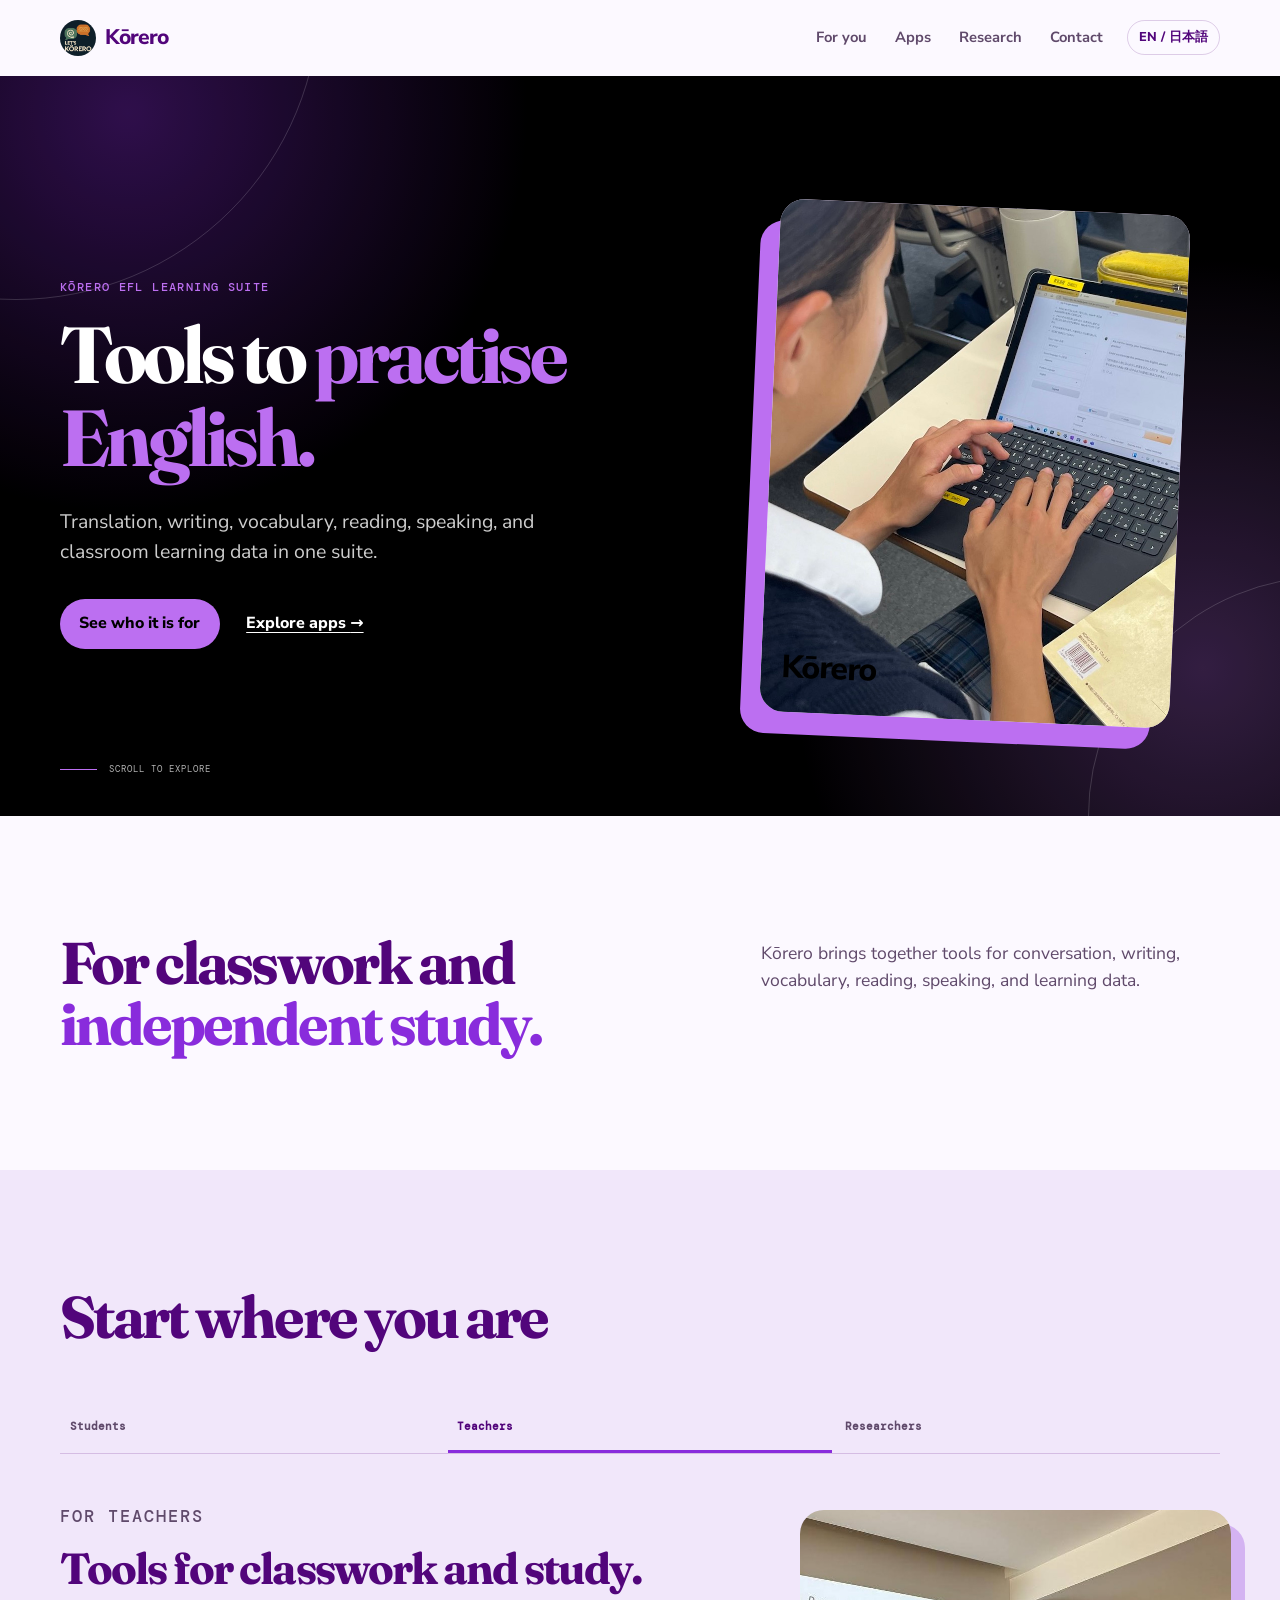
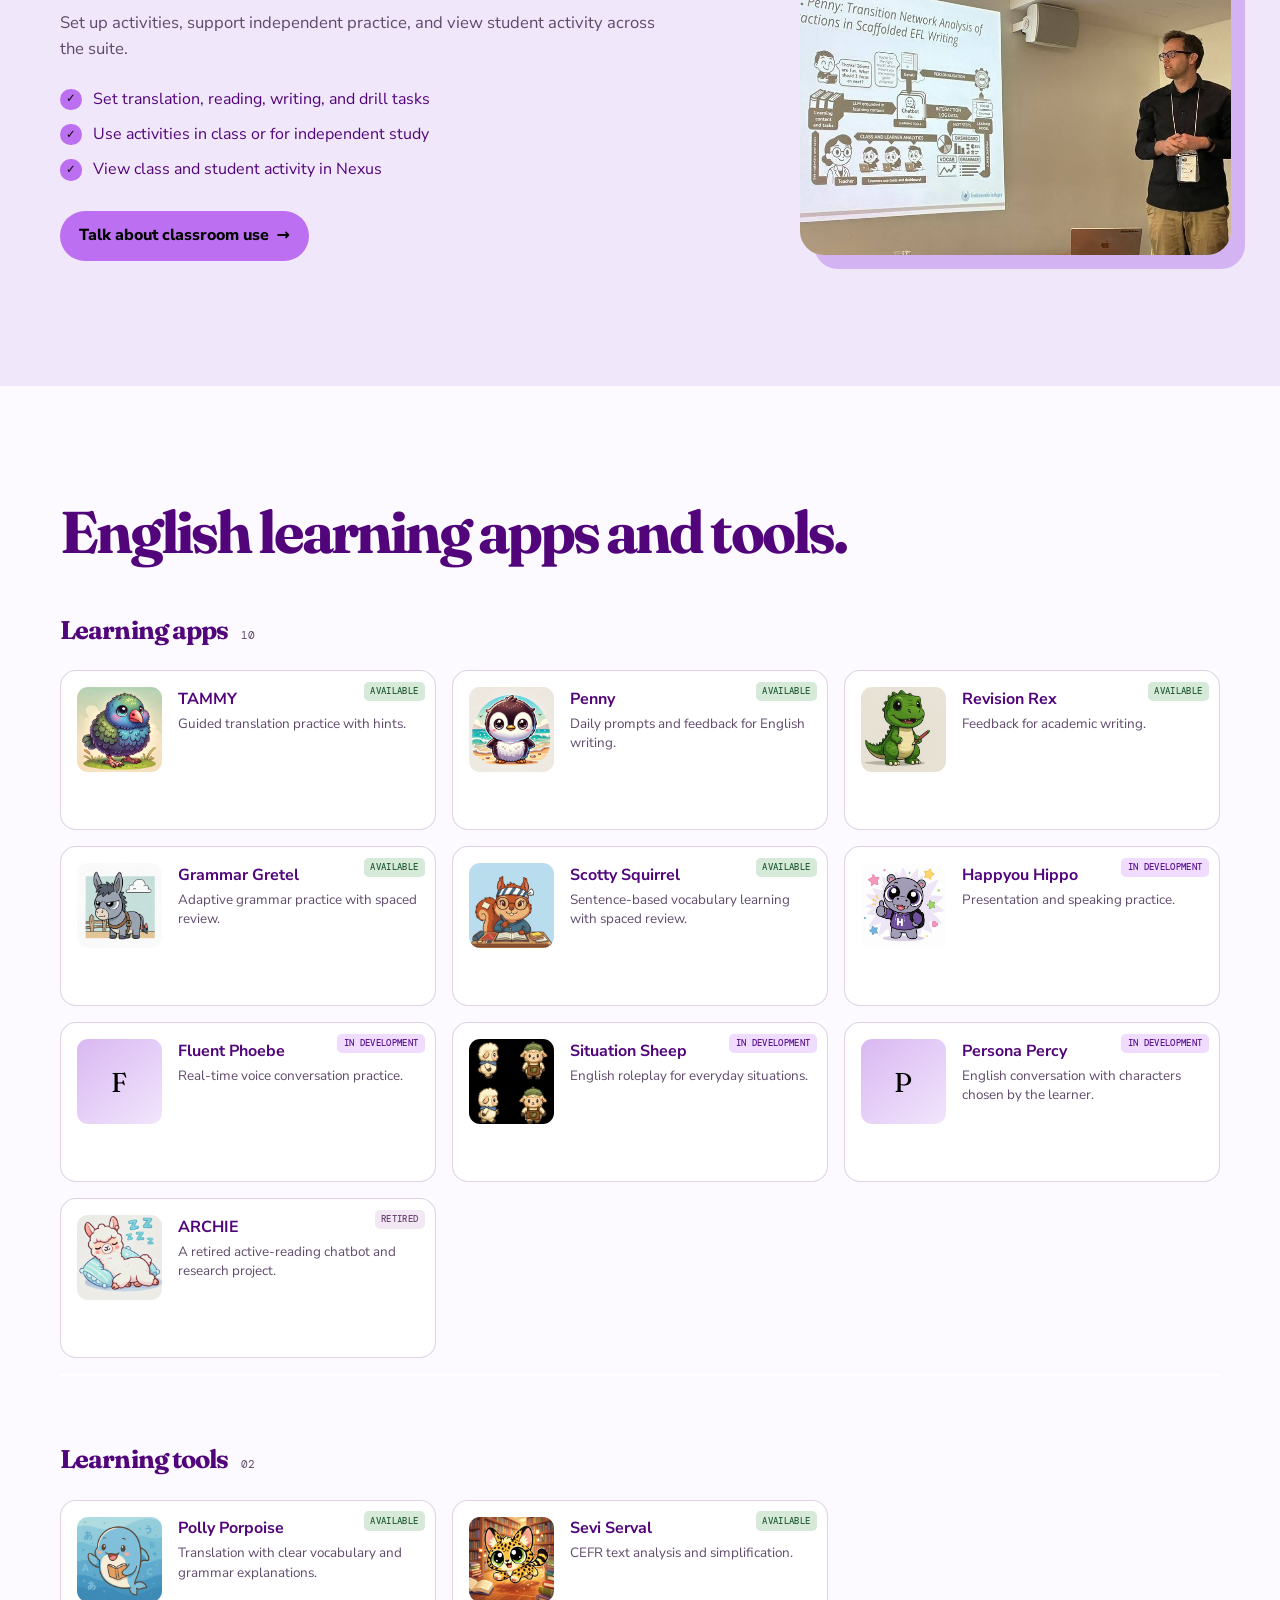
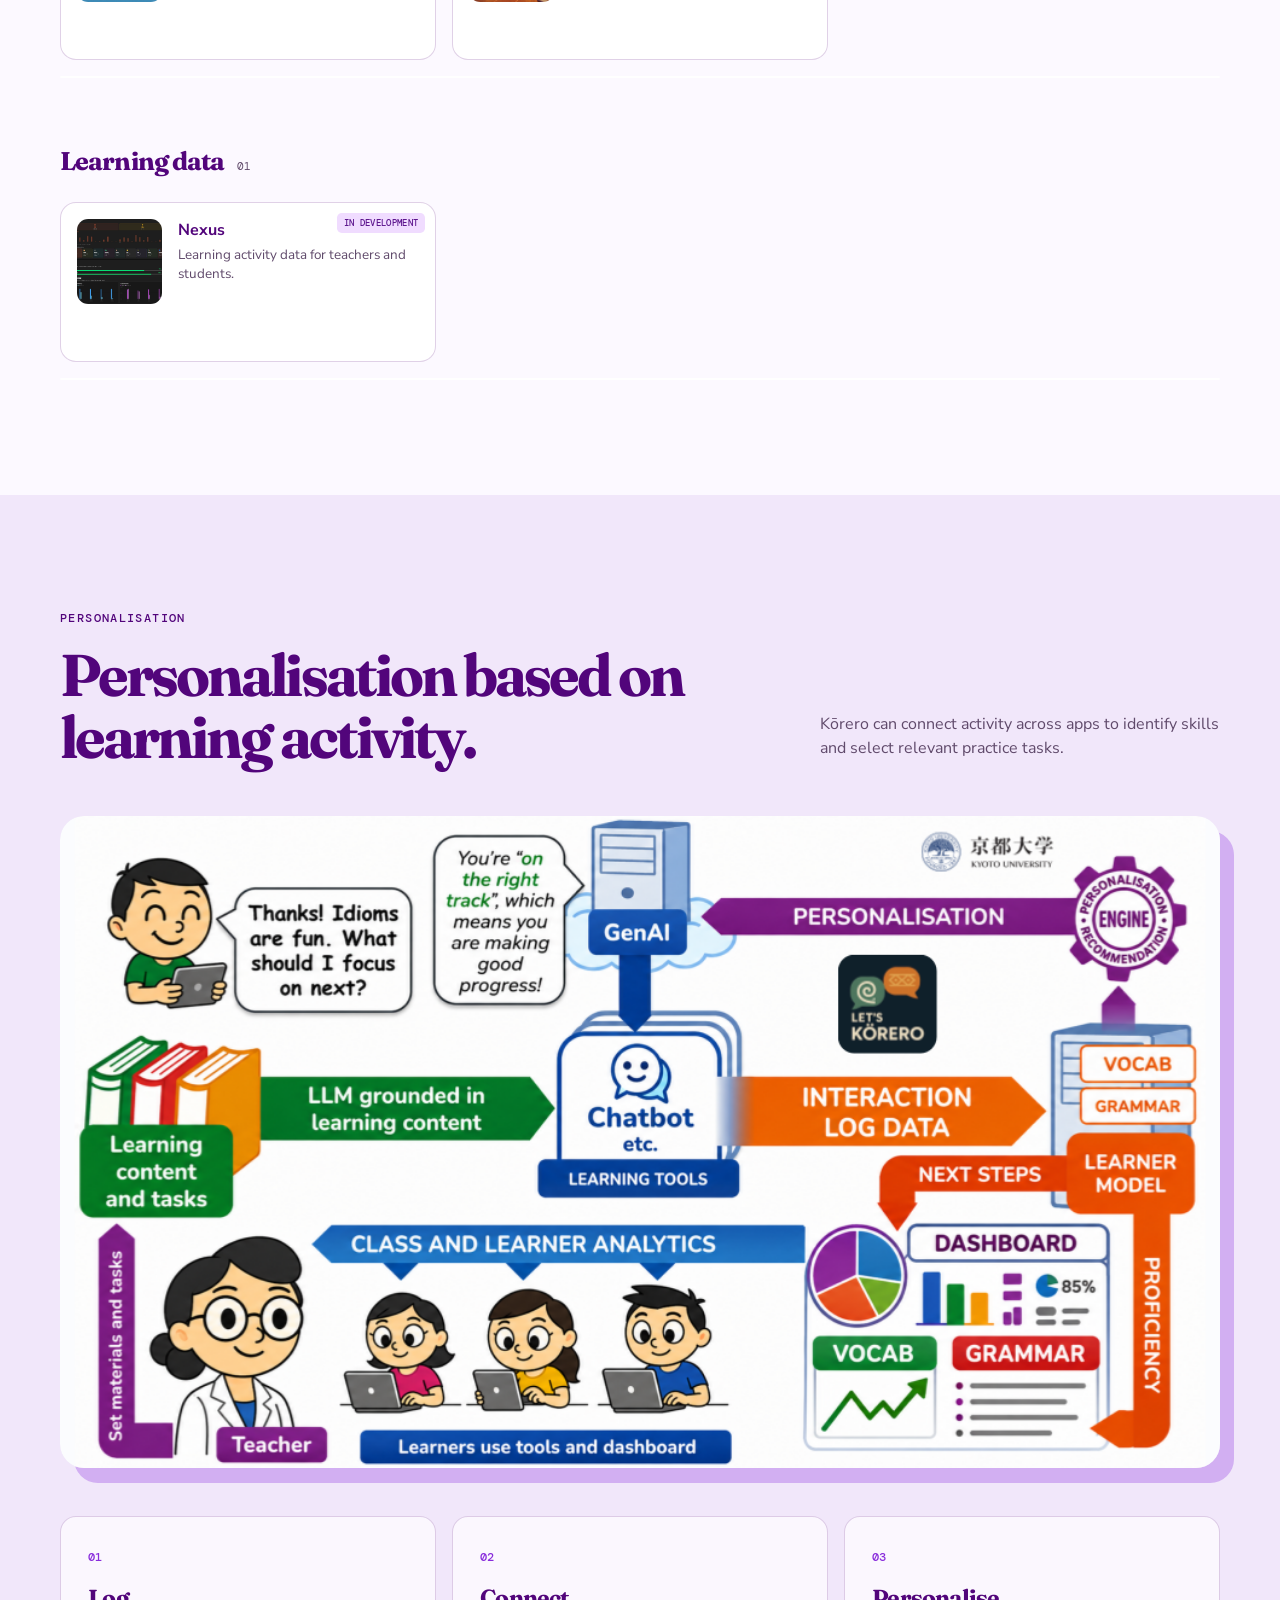
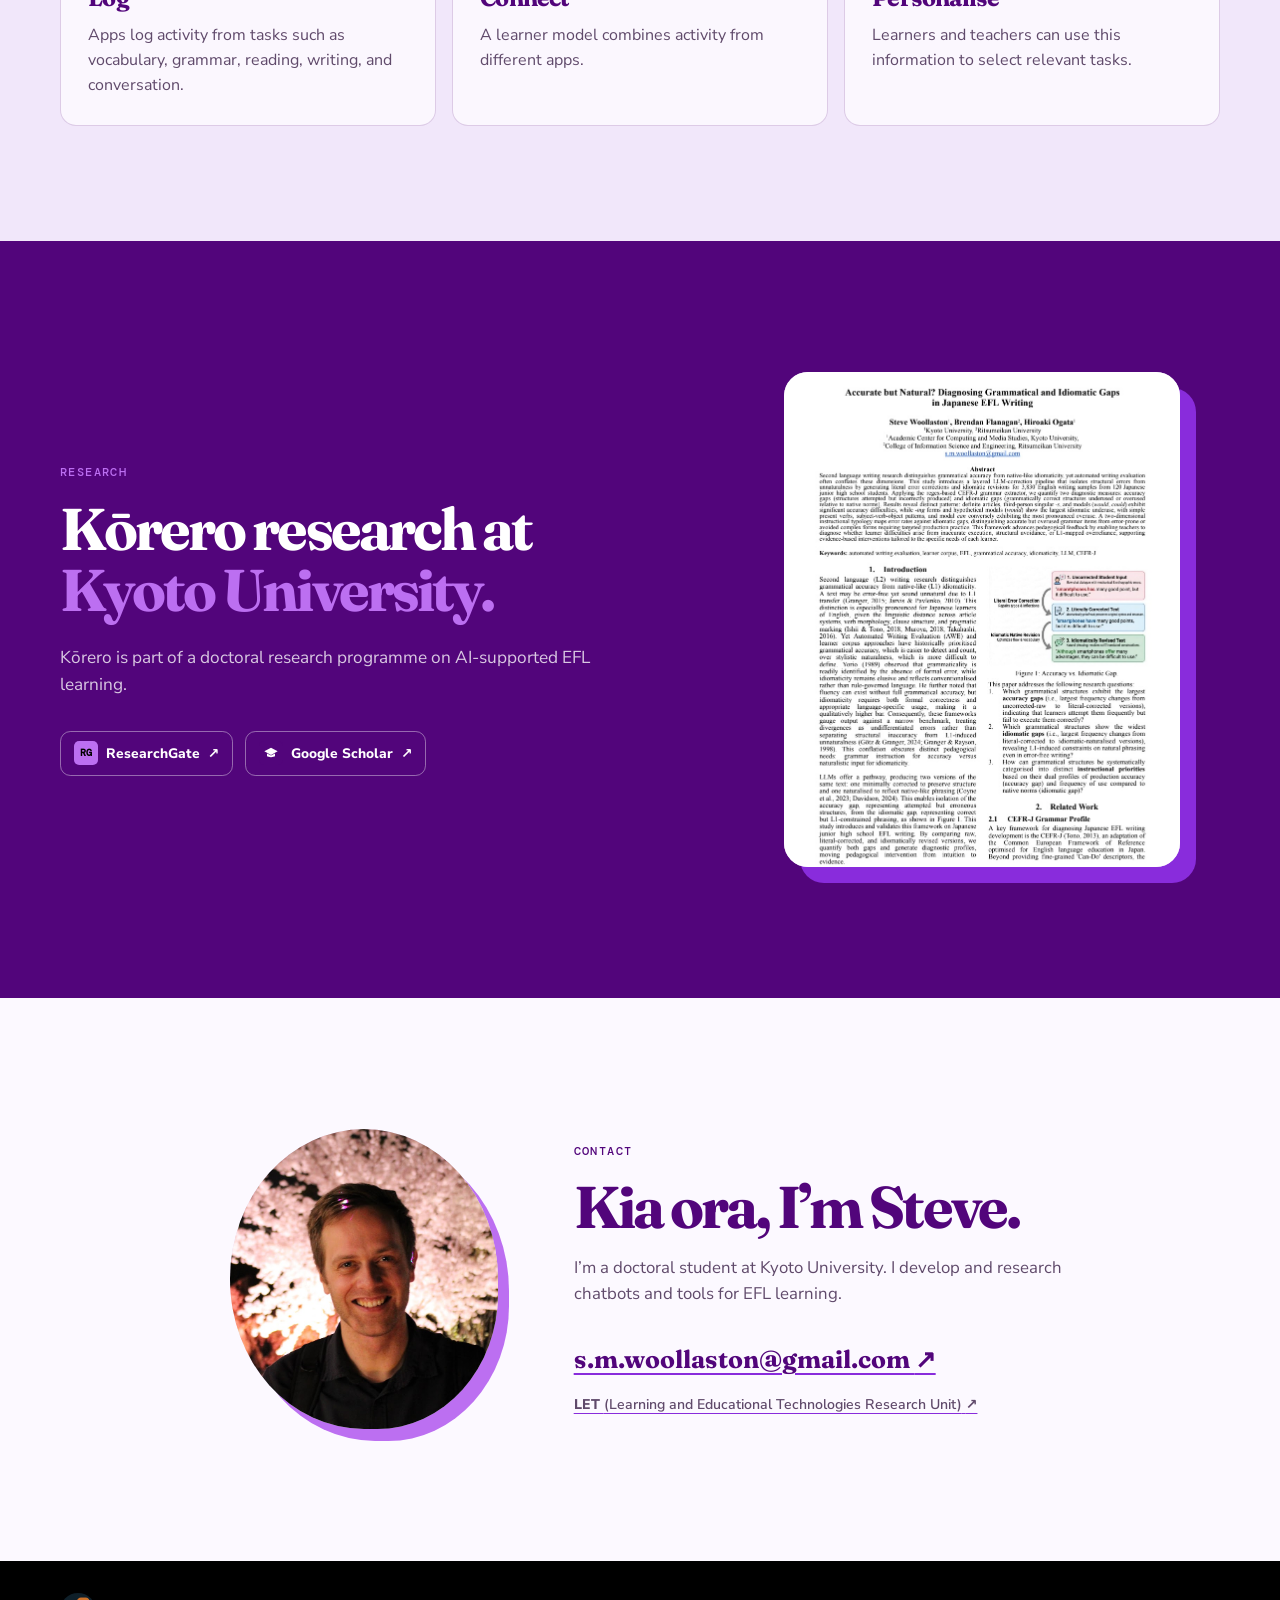
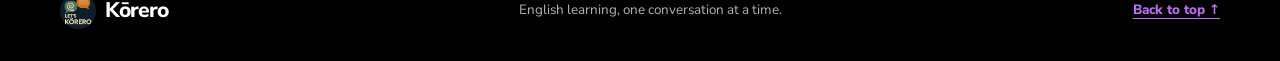
==== commit ed762248: "purple, less fluff" ====
--- a/index.html
+++ b/index.html
@@ -24,7 +24,7 @@
         </button>
         <div class="nav-links" id="nav-links">
           <a href="#audiences" data-i18n="nav.audiences">For you</a>
-          <a href="#apps" data-i18n="nav.apps">The suite</a>
+          <a href="#apps" data-i18n="nav.apps">Apps</a>
           <a href="#research" data-i18n="nav.research">Research</a>
           <a href="#contact" data-i18n="nav.contact">Contact</a>
           <button class="language-toggle" type="button" aria-label="日本語に切り替える"><span aria-hidden="true">EN</span> / <span>日本語</span></button>
@@ -38,8 +38,8 @@
         <div class="shell hero-layout">
           <div class="hero-copy">
             <p class="eyebrow light" data-i18n="hero.eyebrow">KŌRERO EFL LEARNING SUITE</p>
-            <h1 data-i18n-html="hero.title">More chances to <em>use English.</em> More confidence to keep going.</h1>
-            <p class="hero-text" data-i18n="hero.text">Friendly, research-informed language learning tools that give every learner a place to practise and grow.</p>
+            <h1 data-i18n-html="hero.title">Tools to <em>practise English.</em></h1>
+            <p class="hero-text" data-i18n="hero.text">Translation, writing, vocabulary, reading, speaking, and classroom learning data in one suite.</p>
             <div class="hero-actions">
               <a class="button button-sun" href="#audiences" data-i18n="hero.primary">Find your path</a>
               <a class="text-link light-link" href="#apps" data-i18n-html="hero.secondary">Explore the suite <span aria-hidden="true">→</span></a>
@@ -56,7 +56,7 @@
 
       <section class="intro section shell">
         <div><h2 data-i18n-html="intro.title">A learning suite built for the <em>moments between classes.</em></h2></div>
-        <p data-i18n="intro.text">Kōrero brings together conversational practice, writing support, vocabulary learning, reading tools, and learning insights. Each tool offers patient, personalised, purposeful practice—whenever it is needed.</p>
+        <p data-i18n="intro.text">Kōrero brings together tools for conversation, writing, vocabulary, reading, speaking, and learning data.</p>
       </section>
 
       <section class="audiences section" id="audiences">
@@ -64,9 +64,9 @@
           <div class="section-heading"><h2 data-i18n="audiences.title">Start where you are</h2></div>
           <div class="audience-tabs" role="tablist" aria-label="Audience">
             <button id="student-tab" role="tab" aria-selected="false" aria-controls="student-panel" data-audience="student"
-              tabindex="-1"><span aria-hidden="true">03</span><span data-i18n="tabs.student">Students</span></button>
-            <button id="teacher-tab" role="tab" aria-selected="true" aria-controls="teacher-panel" data-audience="teacher"><span aria-hidden="true">01</span><span data-i18n="tabs.teacher">Teachers</span></button>
-            <button id="researcher-tab" role="tab" aria-selected="false" aria-controls="researcher-panel" data-audience="researcher" tabindex="-1"><span aria-hidden="true">02</span><span data-i18n="tabs.researcher">Researchers</span></button>
+              tabindex="-1"><span data-i18n="tabs.student">Students</span></button>
+            <button id="teacher-tab" role="tab" aria-selected="true" aria-controls="teacher-panel" data-audience="teacher"><span data-i18n="tabs.teacher">Teachers</span></button>
+            <button id="researcher-tab" role="tab" aria-selected="false" aria-controls="researcher-panel" data-audience="researcher" tabindex="-1"><span data-i18n="tabs.researcher">Researchers</span></button>
           </div>
           <div class="audience-panels">
             <article class="audience-panel" id="student-panel" role="tabpanel" tabindex="0" aria-labelledby="student-tab"
@@ -80,14 +80,14 @@
 
       <section class="suite section" id="apps">
         <div class="shell">
-          <div class="section-heading wide"><h2 data-i18n="apps.title">Small conversations. Meaningful progress.</h2></div>
+          <div class="section-heading wide"><h2 data-i18n="apps.title">English learning apps and tools.</h2></div>
           <div id="app-groups"></div>
         </div>
       </section>
 
       <section class="personalisation section" id="personalisation">
         <div class="shell">
-          <div class="section-heading wide"><div><p class="eyebrow" data-i18n="personalisation.eyebrow">PERSONALISATION</p><h2 data-i18n="personalisation.title">Personalisation that starts with the learner.</h2></div><p data-i18n="personalisation.text">Kōrero connects evidence from practice across the suite to suggest useful next steps—while leaving learners and teachers in control.</p></div>
+          <div class="section-heading wide"><div><p class="eyebrow" data-i18n="personalisation.eyebrow">PERSONALISATION</p><h2 data-i18n="personalisation.title">Personalisation based on learning activity.</h2></div><p data-i18n="personalisation.text">Kōrero can connect activity across apps to identify skills and select relevant practice tasks.</p></div>
           <figure class="personalisation-image image-frame"><img src="assets/images/personalisation.png" alt="Kōrero personalisation concept" loading="lazy" /></figure>
           <div class="personalisation-grid" id="personalisation-grid"></div>
         </div>
@@ -98,16 +98,18 @@
           <div class="research-copy">
             <p class="eyebrow light" data-i18n="research.eyebrow">RESEARCH IN PRACTICE</p>
             <h2 data-i18n-html="research.title">Designed with classrooms. <em>Studied with care.</em></h2>
-            <p data-i18n="research.text">Kōrero is part of an ongoing doctoral research programme at Kyoto University, exploring how AI can provide more accessible, personal, and pedagogically thoughtful English-language practice.</p>
+            <p data-i18n="research.text">Kōrero is part of a doctoral research programme on AI-supported EFL learning.</p>
             <div class="publication-links" aria-label="Publication profiles">
               <a class="publication-link" href="https://www.researchgate.net/profile/Steve-Woollaston#publications" target="_blank" rel="noopener noreferrer"><span class="publication-icon icon-researchgate" aria-hidden="true">RG</span><span>ResearchGate</span><span aria-hidden="true">↗</span></a>
               <a class="publication-link" href="https://scholar.google.com/citations?user=MpY1elgAAAAJ&amp;hl=en" target="_blank" rel="noopener noreferrer"><span class="publication-icon icon-scholar" aria-hidden="true"><svg viewBox="0 0 24 24"><path d="M2 9.5 12 4l10 5.5L12 15 2 9.5Zm4 3.1V17c2.2 1.6 9.8 1.6 12 0v-4.4l-6 3.3-6-3.3Z"/></svg></span><span>Google Scholar</span><span aria-hidden="true">↗</span></a>
             </div>
           </div>
-          <figure class="image-frame image-frame-research">
-            <img src="assets/images/research_apclc2.jpg" alt="" data-image-label="Research in practice" loading="lazy" />
-            <figcaption class="image-placeholder"><span class="placeholder-icon" aria-hidden="true">⌁</span><strong data-i18n="placeholders.research.title">Research in progress</strong><span data-i18n="placeholders.research.text">Add research_apclc.jpg</span></figcaption>
-          </figure>
+          <a class="research-image-link" href="https://www.researchgate.net/publication/412114533_Accurate_but_Natural_Diagnosing_Grammatical_and_Idiomatic_Gaps_in_Japanese_EFL_Writing" target="_blank" rel="noopener noreferrer" aria-label="Read Accurate but Natural? on ResearchGate">
+            <figure class="image-frame image-frame-research">
+              <img src="assets/images/research_apclc2.jpg" alt="" data-image-label="Research in practice" loading="lazy" />
+              <figcaption class="image-placeholder"><span class="placeholder-icon" aria-hidden="true">⌁</span><strong data-i18n="placeholders.research.title">Research in progress</strong><span data-i18n="placeholders.research.text">Add research_apclc.jpg</span></figcaption>
+            </figure>
+          </a>
         </div>
       </section>
 
@@ -117,7 +119,7 @@
             <img src="assets/images/steve_profile.png" alt="Steve Woollaston" loading="lazy" />
             <figcaption class="image-placeholder"><span class="placeholder-icon" aria-hidden="true">☀</span><strong data-i18n="placeholders.portrait.title">Kia ora, I’m Steve</strong><span data-i18n="placeholders.portrait.text">Add steve_profile.png</span></figcaption>
           </figure>
-          <div class="contact-copy"><p class="eyebrow" data-i18n="contact.eyebrow">LET’S TALK</p><h2 data-i18n="contact.title">Kia ora, I’m Steve.</h2><p data-i18n="contact.text">I’m a doctoral student at Kyoto University. I develop and research chatbots and tools for language learning, with a focus on creating more personalised, useful, and evidence-based solutions for EFL learners and teachers.</p><a class="email-link" href="mailto:s.m.woollaston@gmail.com">s.m.woollaston@gmail.com <span aria-hidden="true">↗</span></a><a class="lab-link" href="https://www.let.media.kyoto-u.ac.jp/" target="_blank" rel="noopener noreferrer">LET <span>(Learning and Educational Technologies Research Unit)</span> <span aria-hidden="true">↗</span></a></div>
+          <div class="contact-copy"><p class="eyebrow" data-i18n="contact.eyebrow">CONTACT</p><h2 data-i18n="contact.title">Kia ora, I’m Steve.</h2><p data-i18n="contact.text">I’m a doctoral student at Kyoto University. I develop and research chatbots and tools for EFL learning.</p><a class="email-link" href="mailto:s.m.woollaston@gmail.com">s.m.woollaston@gmail.com <span aria-hidden="true">↗</span></a><a class="lab-link" href="https://www.let.media.kyoto-u.ac.jp/" target="_blank" rel="noopener noreferrer">LET <span>(Learning and Educational Technologies Research Unit)</span> <span aria-hidden="true">↗</span></a></div>
         </div>
       </section>
     </main>
--- a/assets/styles.css
+++ b/assets/styles.css
@@ -1,4 +1,4 @@
-:root { --ink: #13242c; --deep: #0d1f27; --paper: #f6ebd3; --mist: #dce4d5; --sun: #f3e3c2; --coral: #d77b2e; --leaf: #70947a; --muted: #506c6a; --line: rgba(19, 36, 44, .16); --shadow: 0 18px 45px rgba(13, 31, 39, .16); --radius: 24px; }
+:root { --ink: #52057b; --deep: #000000; --paper: #fcf9ff; --mist: #f1e7fa; --sun: #bc6ff1; --coral: #892cdc; --leaf: #52057b; --muted: #604a6b; --line: rgba(82, 5, 123, .18); --shadow: 0 18px 45px rgba(82, 5, 123, .18); --radius: 24px; }
 * { box-sizing: border-box; }
 html { scroll-behavior: smooth; scroll-padding-top: 5.5rem; }
 body { margin: 0; color: var(--ink); background: var(--paper); font-family: "Nunito Sans", system-ui, sans-serif; font-size: 16px; line-height: 1.55; }
@@ -48,3 +48,18 @@
 .personalisation-card h3 { margin: .7rem 0 .45rem; font-family: Fraunces, Georgia, serif; font-size: 1.45rem; letter-spacing: -.035em; }
 .personalisation-card p { margin: 0; color: var(--muted); }
 @media (max-width: 800px) { .personalisation-grid { grid-template-columns: 1fr; }.personalisation-image { min-height: 220px; }.app-card { min-height: 8.8rem; } }
+.site-header { background: rgba(252,249,255,.9); }
+.hero::before { background: radial-gradient(circle at 10% 5%, rgba(137,44,220,.38), transparent 30%), radial-gradient(circle at 94% 80%, rgba(188,111,241,.3), transparent 31%); }
+.image-frame, .app-art { background: #eadcf8; }
+.image-placeholder { background: linear-gradient(145deg, #e6d0f8, #f9f4ff); }
+.app-art .app-fallback { background: linear-gradient(140deg, #d9b8f2, #f1e5fc); }
+.audience-image { box-shadow: 14px 14px 0 rgba(137,44,220,.28); }
+.personalisation-image { box-shadow: 14px 15px 0 rgba(137,44,220,.3); }
+.status-available { color: #245e36; background: #d7ead9; }
+.status-development { color: #5d168e; background: #f0dcff; }
+.status-retired { color: #69456f; background: #f2e8f4; }
+.research-image-link { display: block; border-radius: var(--radius); }
+.research-image-link:focus-visible { outline: 3px solid var(--sun); outline-offset: 5px; }
+.research-image-link:hover .image-frame-research { transform: translateY(-3px); box-shadow: 19px 20px 0 var(--coral); }
+.image-frame-research { transition: transform .2s ease, box-shadow .2s ease; }
+.audience-panel[data-panel="researcher"] .audience-image { min-height: 0; aspect-ratio: 3020 / 1714; }
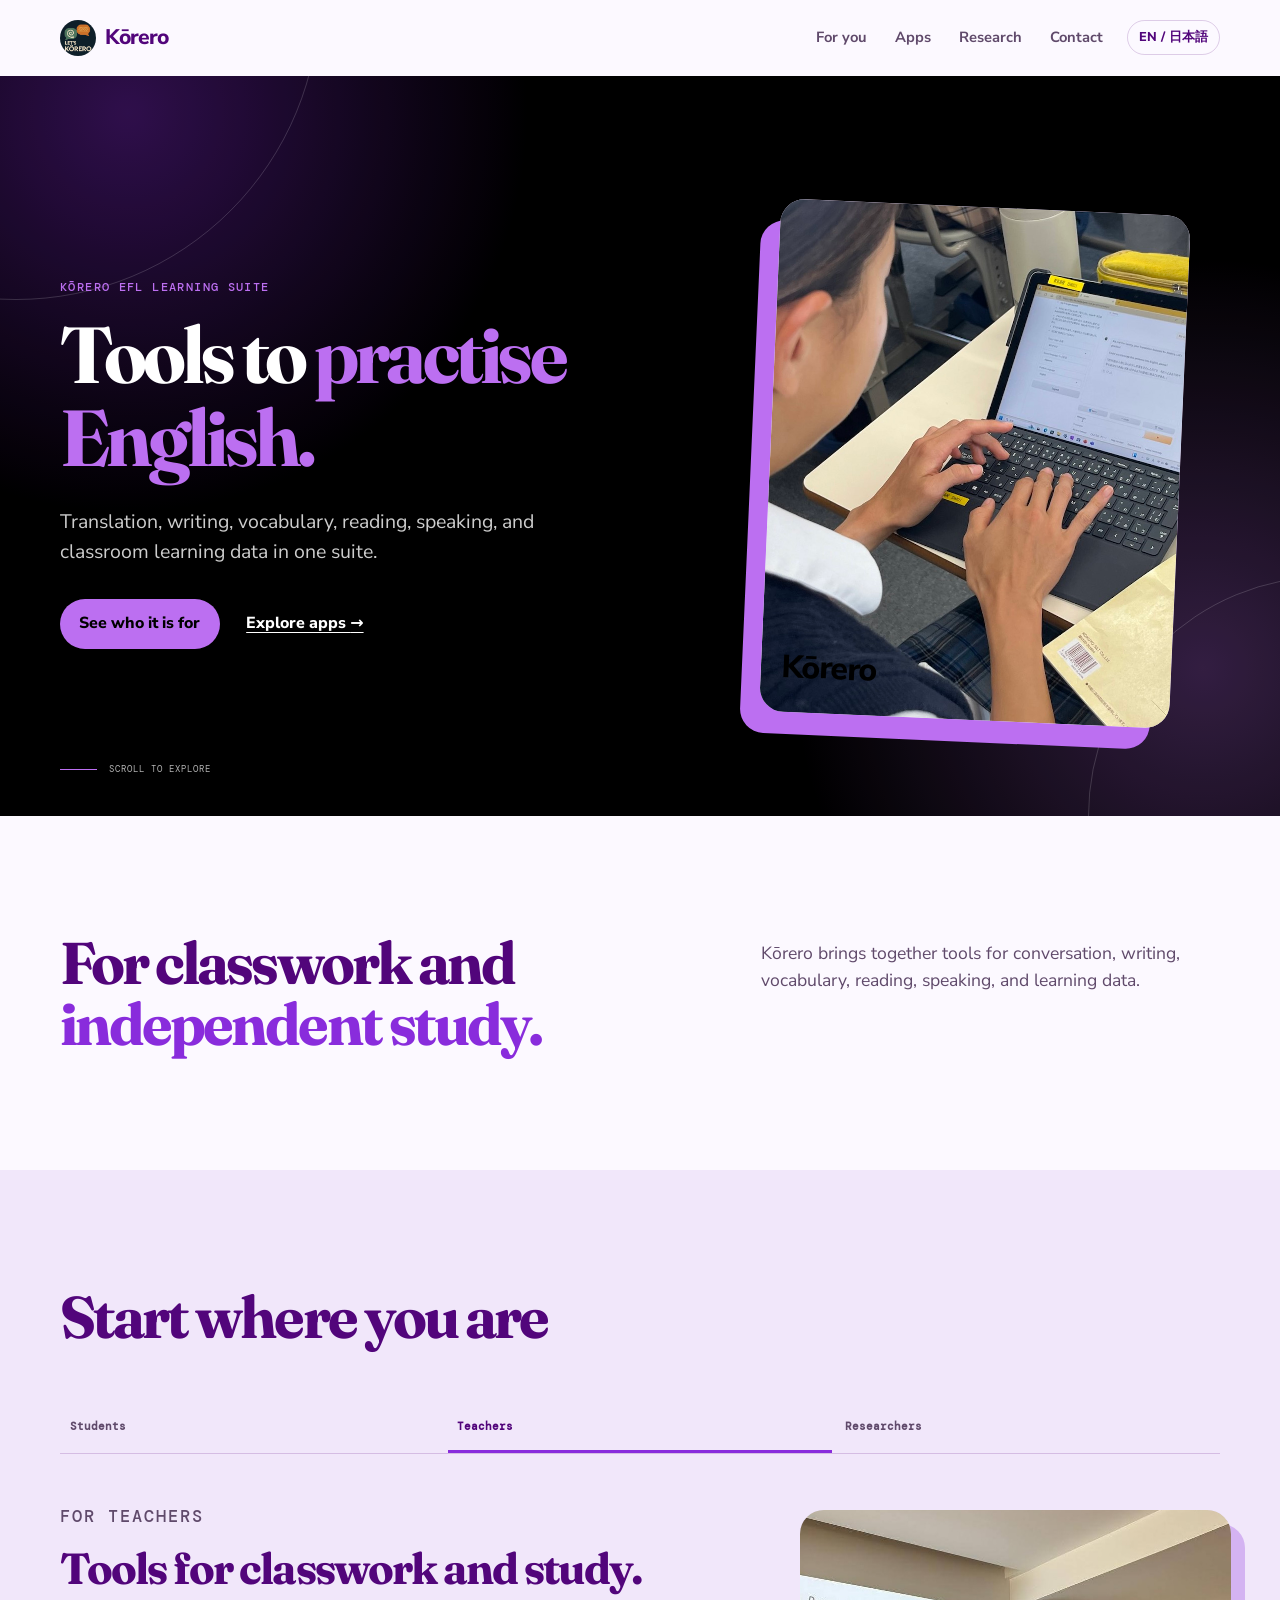
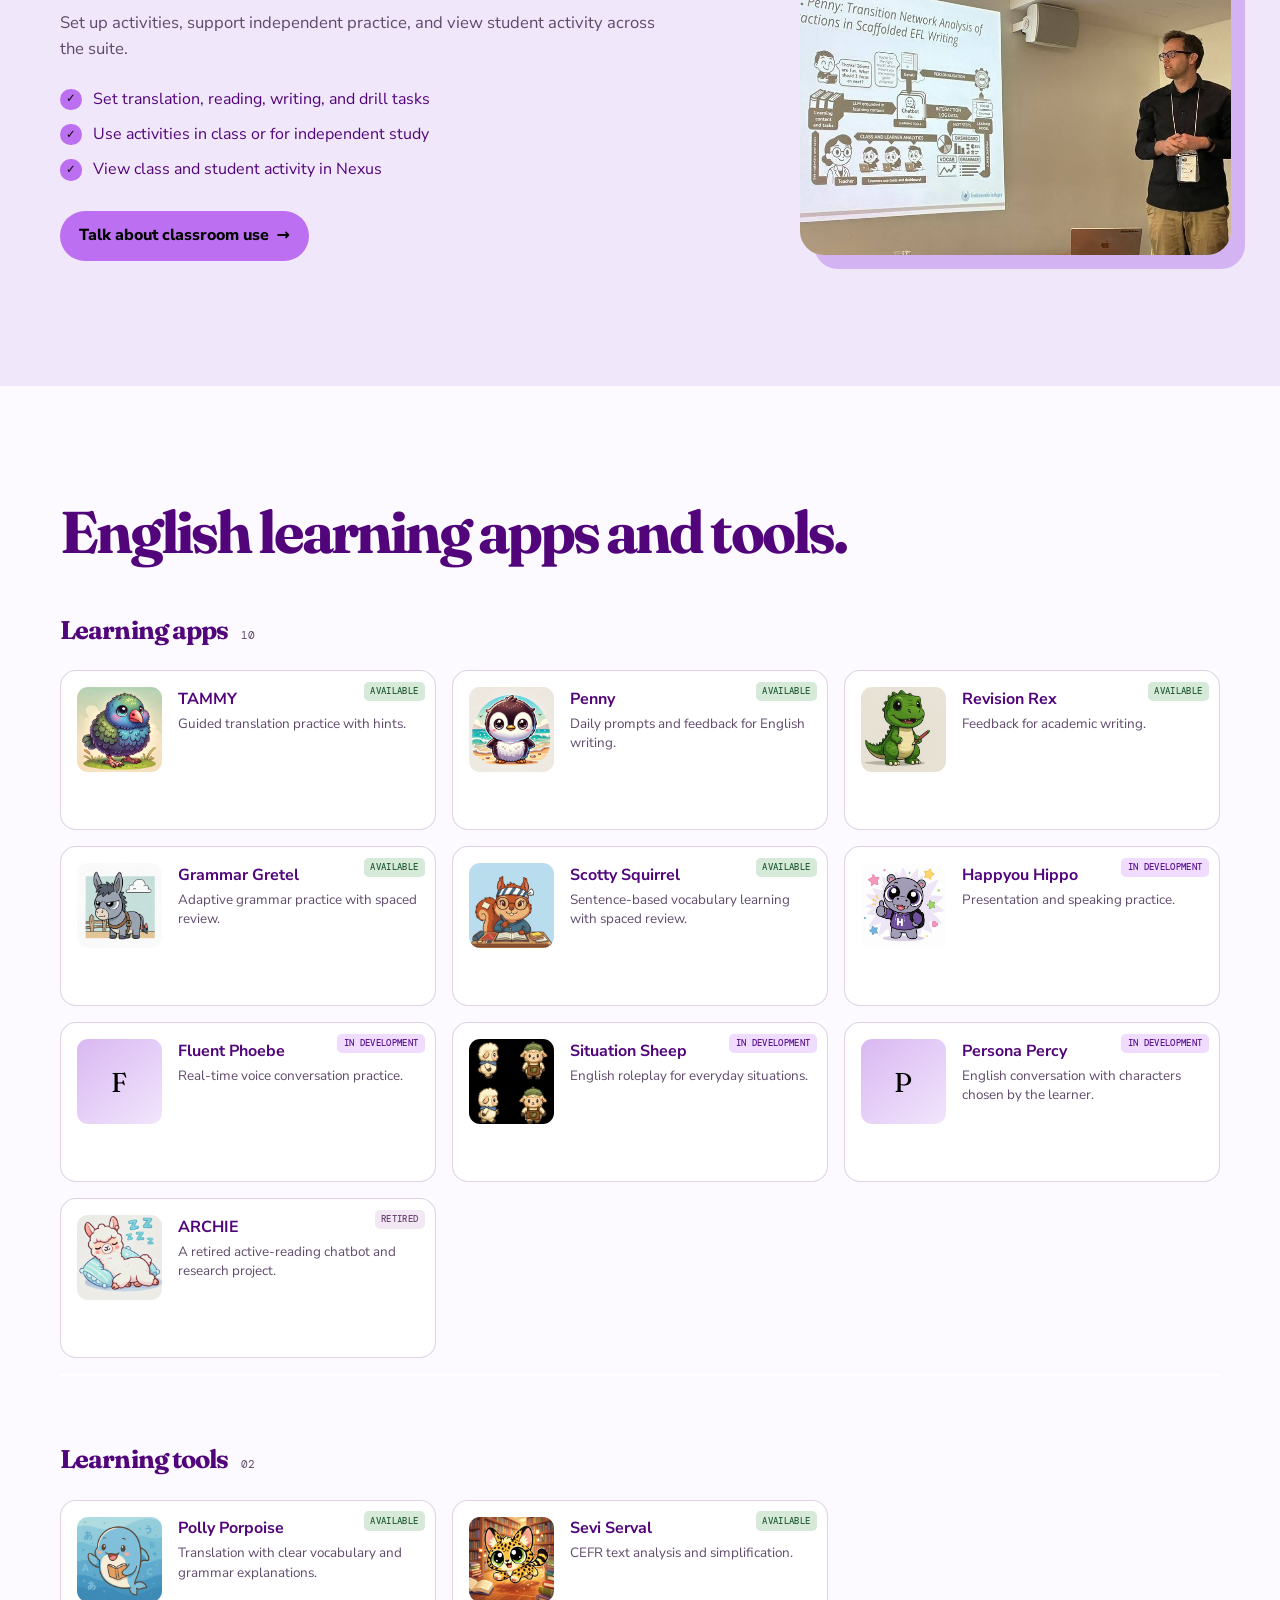
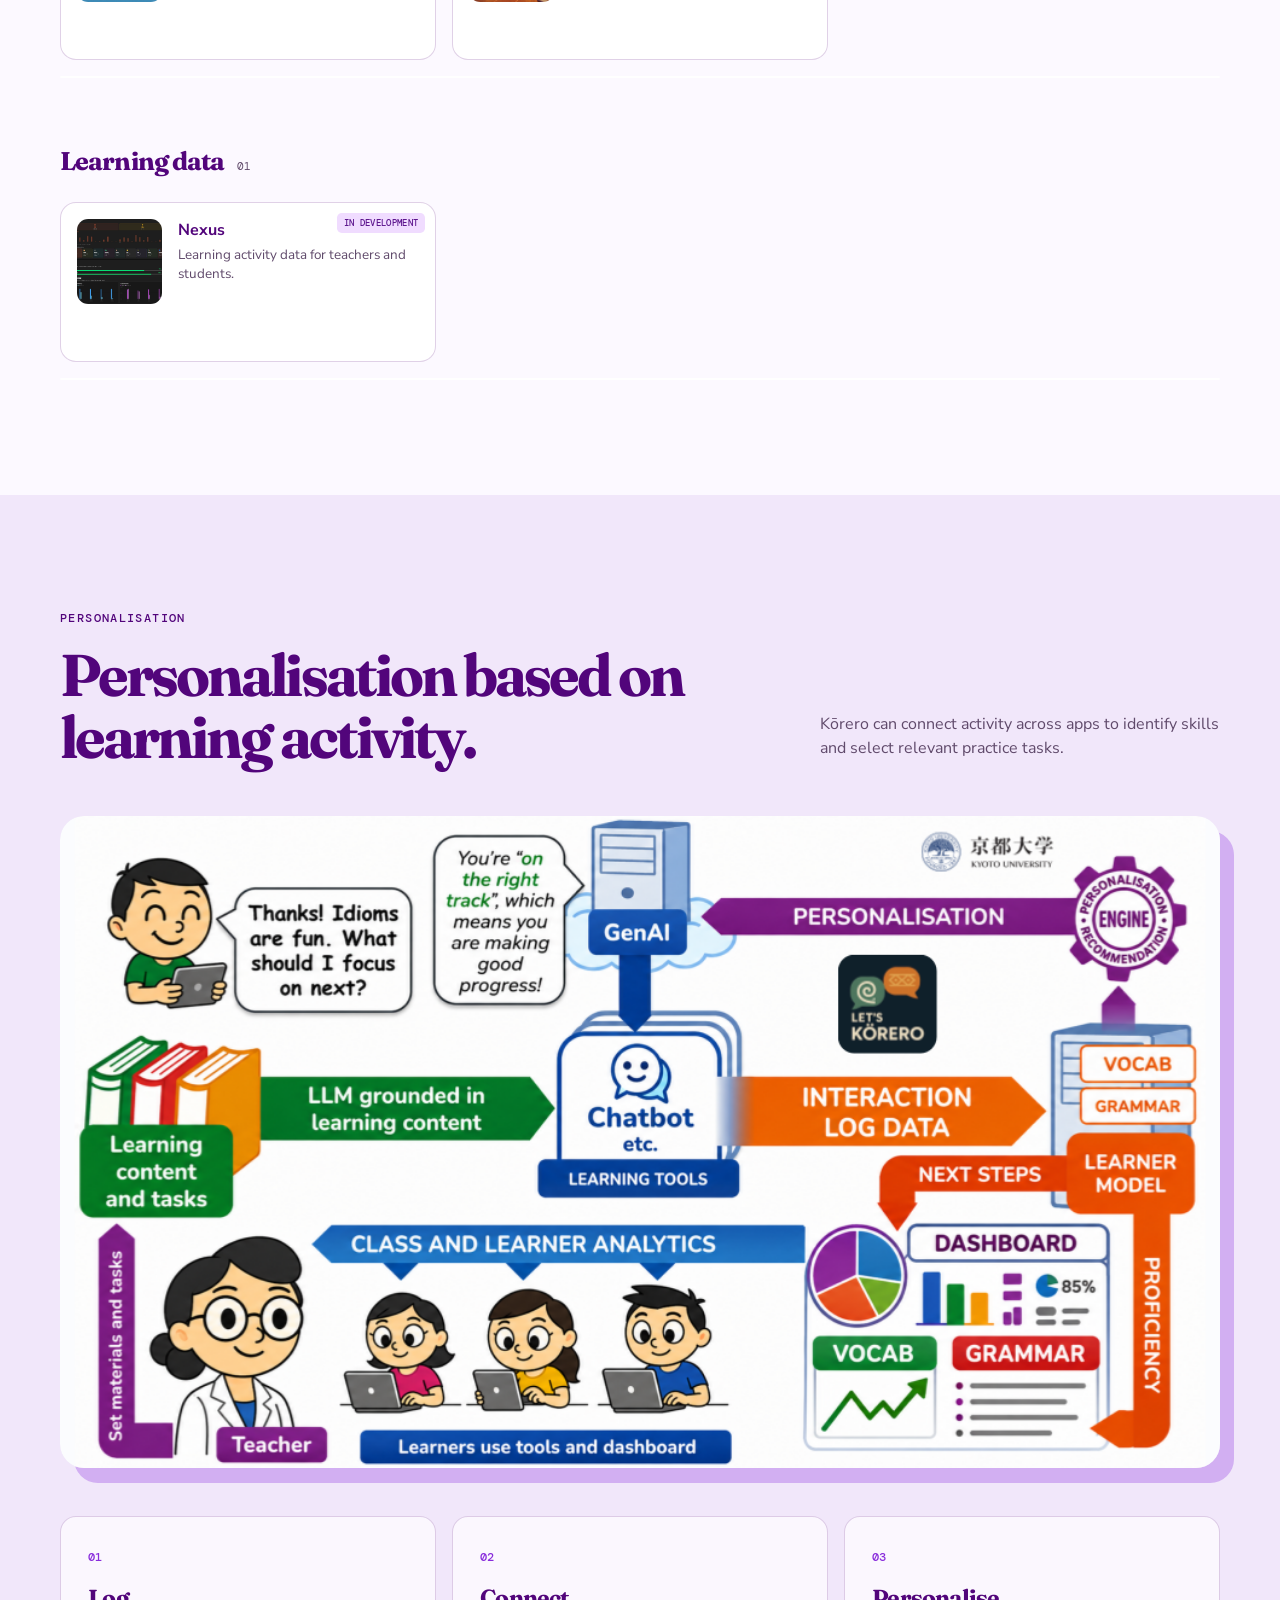
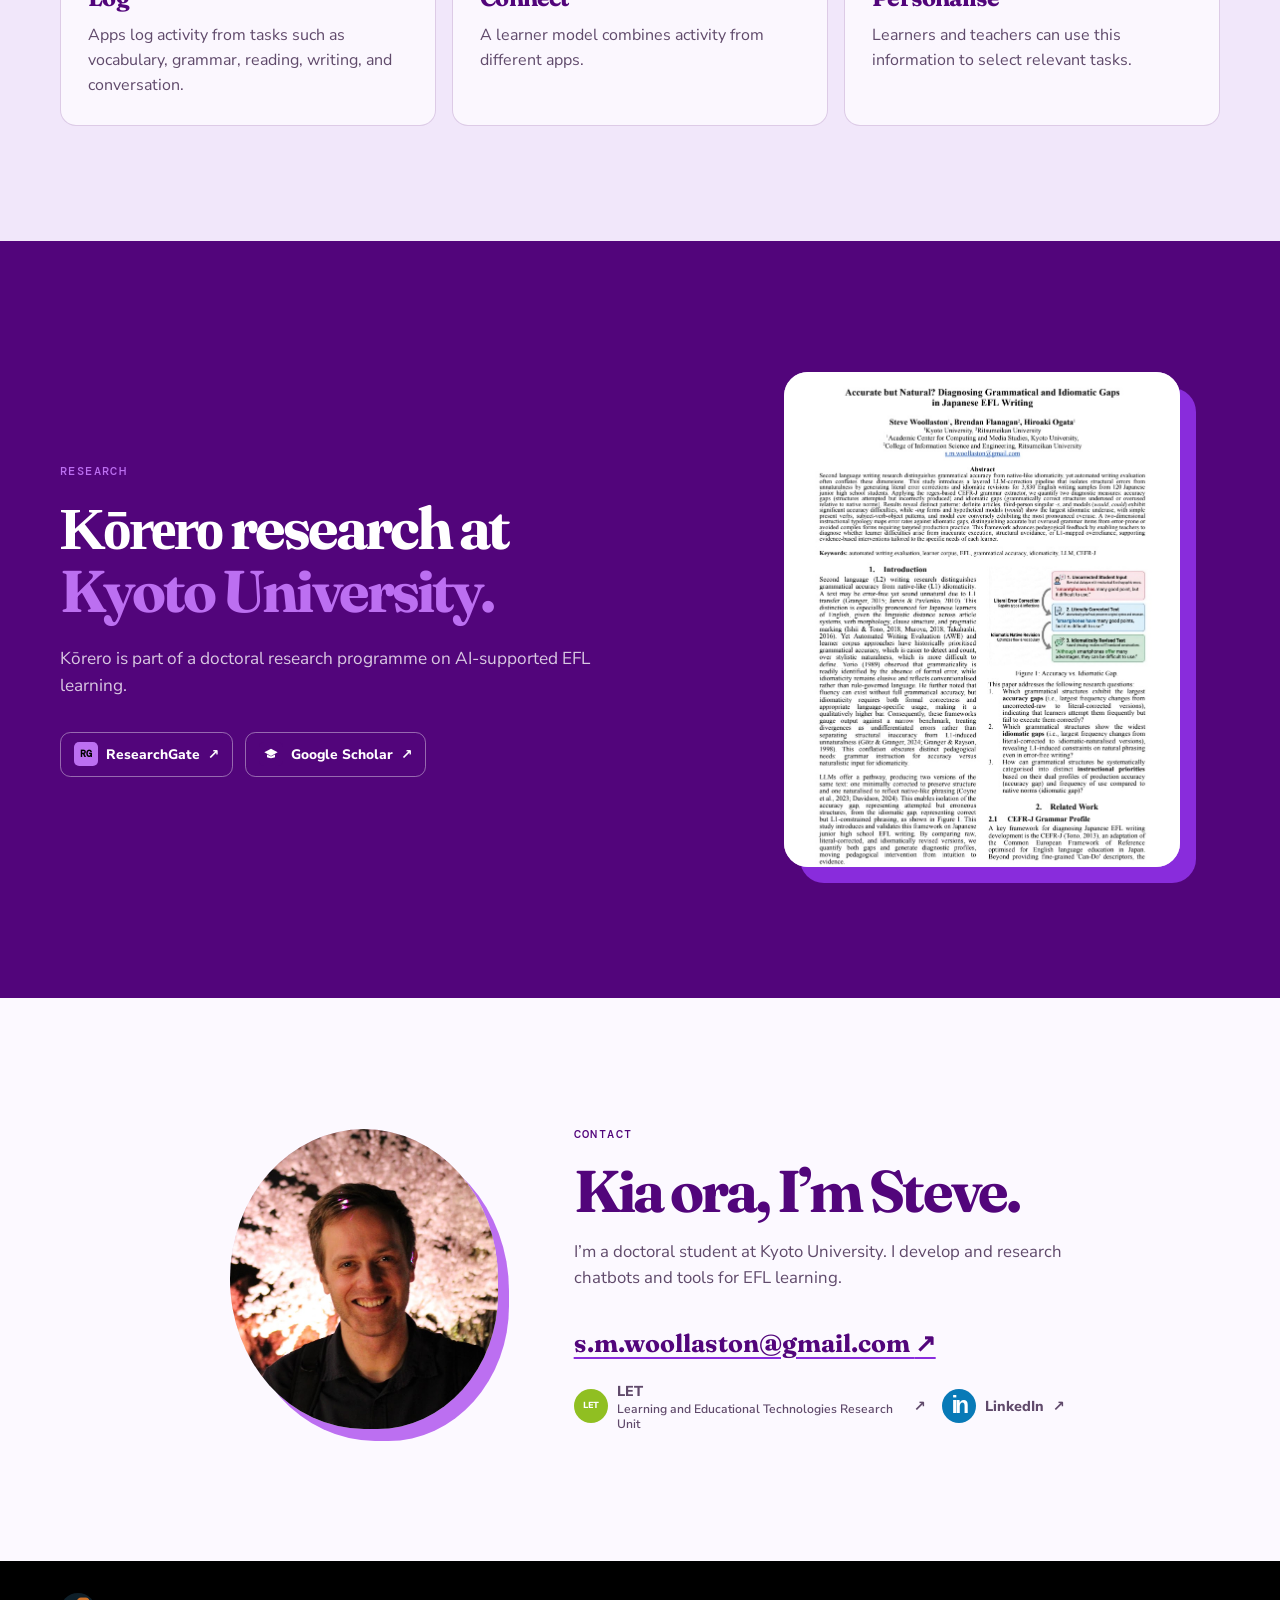
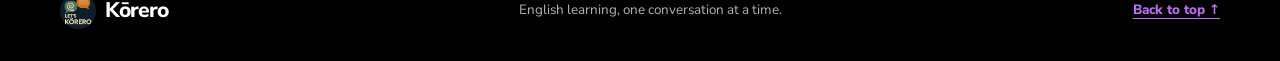
==== commit fb7babac: "added linked in" ====
--- a/index.html
+++ b/index.html
@@ -119,7 +119,7 @@
             <img src="assets/images/steve_profile.png" alt="Steve Woollaston" loading="lazy" />
             <figcaption class="image-placeholder"><span class="placeholder-icon" aria-hidden="true">☀</span><strong data-i18n="placeholders.portrait.title">Kia ora, I’m Steve</strong><span data-i18n="placeholders.portrait.text">Add steve_profile.png</span></figcaption>
           </figure>
-          <div class="contact-copy"><p class="eyebrow" data-i18n="contact.eyebrow">CONTACT</p><h2 data-i18n="contact.title">Kia ora, I’m Steve.</h2><p data-i18n="contact.text">I’m a doctoral student at Kyoto University. I develop and research chatbots and tools for EFL learning.</p><a class="email-link" href="mailto:s.m.woollaston@gmail.com">s.m.woollaston@gmail.com <span aria-hidden="true">↗</span></a><a class="lab-link" href="https://www.let.media.kyoto-u.ac.jp/" target="_blank" rel="noopener noreferrer">LET <span>(Learning and Educational Technologies Research Unit)</span> <span aria-hidden="true">↗</span></a></div>
+          <div class="contact-copy"><p class="eyebrow" data-i18n="contact.eyebrow">CONTACT</p><h2 data-i18n="contact.title">Kia ora, I’m Steve.</h2><p data-i18n="contact.text">I’m a doctoral student at Kyoto University. I develop and research chatbots and tools for EFL learning.</p><a class="email-link" href="mailto:s.m.woollaston@gmail.com">s.m.woollaston@gmail.com <span aria-hidden="true">↗</span></a><div class="contact-links"><a class="contact-link" href="https://www.let.media.kyoto-u.ac.jp/" target="_blank" rel="noopener noreferrer"><span class="contact-link-icon icon-let" aria-hidden="true">LET</span><span>LET <small>Learning and Educational Technologies Research Unit</small></span><span aria-hidden="true">↗</span></a><a class="contact-link" href="https://www.linkedin.com/in/steven-woollaston/" target="_blank" rel="noopener noreferrer"><span class="contact-link-icon icon-linkedin" aria-hidden="true">in</span><span>LinkedIn</span><span aria-hidden="true">↗</span></a></div></div>
         </div>
       </section>
     </main>
--- a/assets/styles.css
+++ b/assets/styles.css
@@ -63,3 +63,12 @@
 .research-image-link:hover .image-frame-research { transform: translateY(-3px); box-shadow: 19px 20px 0 var(--coral); }
 .image-frame-research { transition: transform .2s ease, box-shadow .2s ease; }
 .audience-panel[data-panel="researcher"] .audience-image { min-height: 0; aspect-ratio: 3020 / 1714; }
+.research .korero-name { font-family: Georgia, serif; letter-spacing: -.055em; }
+.contact-links { display: flex; flex-wrap: wrap; gap: .75rem 1rem; margin-top: 1.1rem; }
+.contact-link { display: inline-flex; align-items: center; gap: .55rem; color: var(--muted); font-size: .9rem; font-weight: 800; text-decoration: none; }
+.contact-link:hover { color: var(--ink); text-decoration: underline; text-decoration-color: var(--coral); text-underline-offset: .25rem; }
+.contact-link-icon { display: grid; width: 2.15rem; height: 2.15rem; place-items: center; flex: 0 0 auto; color: white; border-radius: 50%; font-family: "Nunito Sans", sans-serif; font-size: .55rem; font-weight: 800; letter-spacing: -.06em; }
+.contact-link-icon.icon-let { background: #90bf22; }
+.contact-link-icon.icon-linkedin { background: #087ab7; font-family: Arial, sans-serif; font-size: 1.45rem; font-weight: 700; letter-spacing: -.12em; line-height: 1; }
+.contact-link small { display: block; max-width: 18rem; font-size: .76rem; font-weight: 600; line-height: 1.25; }
+@media (max-width: 800px) { .contact-links { justify-content: center; } }
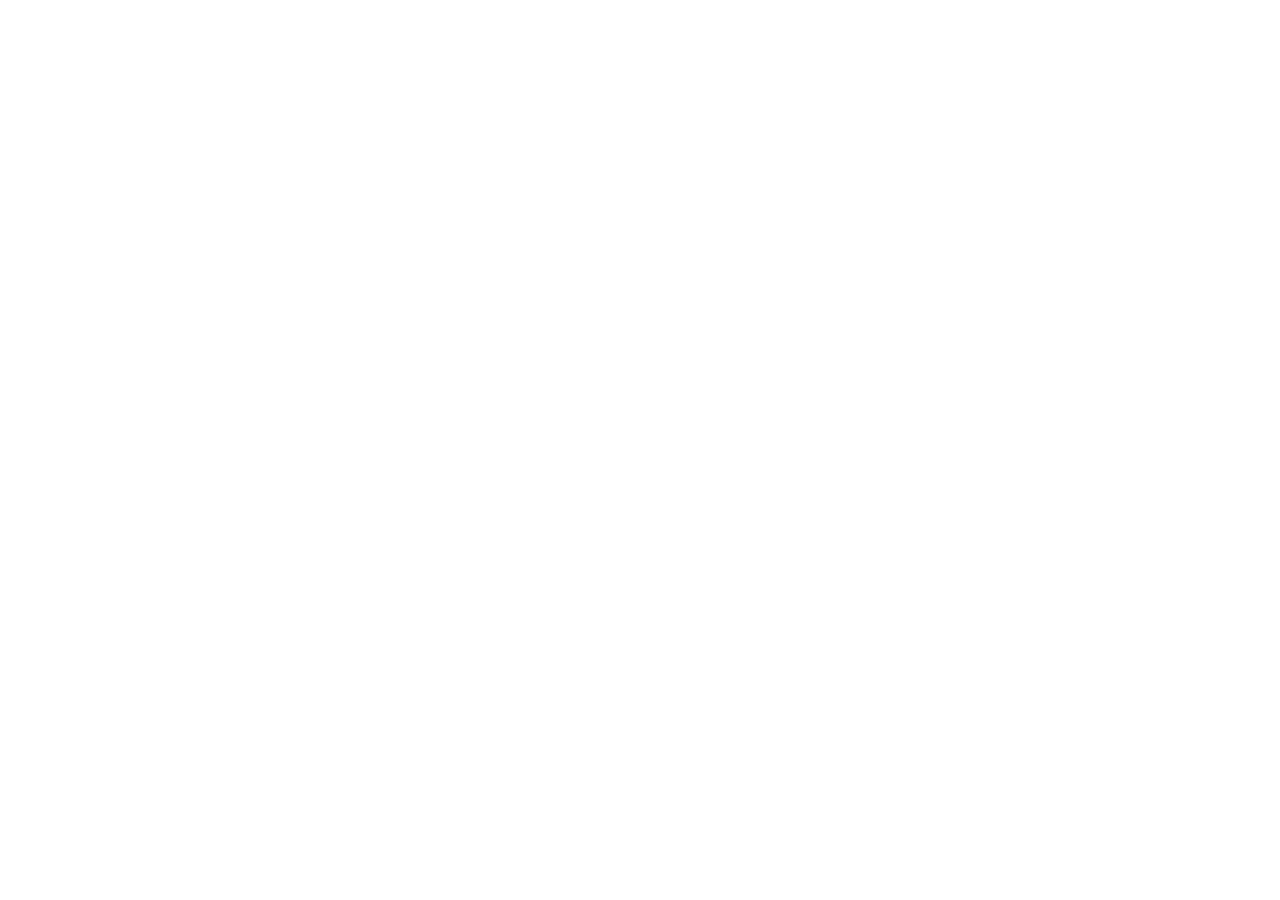
==== commit d6644237: "Create index.html for site redirection" ====
--- a/index.html
+++ b/index.html
@@ -1,129 +1,15 @@
-<!doctype html>
+<!DOCTYPE html>
 <html lang="en">
-  <head>
-    <meta charset="utf-8" />
-    <meta name="viewport" content="width=device-width, initial-scale=1" />
-    <meta name="description" content="Kōrero is a suite of supportive AI tools for English language learning." />
-    <title>Kōrero | English learning that keeps the conversation going</title>
-    <link rel="preconnect" href="https://fonts.googleapis.com" />
-    <link rel="preconnect" href="https://fonts.gstatic.com" crossorigin />
-    <link href="https://fonts.googleapis.com/css2?family=DM+Mono:wght@400;500&family=Fraunces:opsz,wght@9..144,600;9..144,700&family=Nunito+Sans:opsz,wght@6..12,400;6..12,600;6..12,700;6..12,800&display=swap" rel="stylesheet" />
-    <link rel="stylesheet" href="assets/styles.css" />
-    <script defer src="assets/content.js"></script>
-    <script defer src="assets/site.js"></script>
-  </head>
-  <body>
-    <a class="skip-link" href="#main-content">Skip to content</a>
-    <header class="site-header" id="top">
-      <nav class="nav shell" aria-label="Main navigation">
-        <a class="brand" href="#top" aria-label="Kōrero home">
-          <img class="brand-logo" src="assets/images/korero-logo.jpg" alt="Let’s Kōrero logo" /><span class="wordmark" aria-hidden="true">Kōrero</span>
-        </a>
-        <button class="menu-button" type="button" aria-expanded="false" aria-controls="nav-links">
-          <span class="sr-only">Open menu</span><span></span><span></span>
-        </button>
-        <div class="nav-links" id="nav-links">
-          <a href="#audiences" data-i18n="nav.audiences">For you</a>
-          <a href="#apps" data-i18n="nav.apps">Apps</a>
-          <a href="#research" data-i18n="nav.research">Research</a>
-          <a href="#contact" data-i18n="nav.contact">Contact</a>
-          <button class="language-toggle" type="button" aria-label="日本語に切り替える"><span aria-hidden="true">EN</span> / <span>日本語</span></button>
-        </div>
-      </nav>
-    </header>
-
-    <main id="main-content">
-      <section class="hero">
-        <div class="hero-orbit orbit-one" aria-hidden="true"></div><div class="hero-orbit orbit-two" aria-hidden="true"></div>
-        <div class="shell hero-layout">
-          <div class="hero-copy">
-            <p class="eyebrow light" data-i18n="hero.eyebrow">KŌRERO EFL LEARNING SUITE</p>
-            <h1 data-i18n-html="hero.title">Tools to <em>practise English.</em></h1>
-            <p class="hero-text" data-i18n="hero.text">Translation, writing, vocabulary, reading, speaking, and classroom learning data in one suite.</p>
-            <div class="hero-actions">
-              <a class="button button-sun" href="#audiences" data-i18n="hero.primary">Find your path</a>
-              <a class="text-link light-link" href="#apps" data-i18n-html="hero.secondary">Explore the suite <span aria-hidden="true">→</span></a>
-            </div>
-          </div>
-          <figure class="hero-visual image-frame image-frame-hero">
-            <img src="assets/images/student_tammy.jpeg" alt="" data-image-label="Kōrero learning in action" />
-            <figcaption class="image-placeholder"><span class="placeholder-icon" aria-hidden="true">✦</span><strong data-i18n="placeholders.hero.title">Learning in action</strong><span data-i18n="placeholders.hero.text">Add student_tammy.jpeg</span></figcaption>
-            <span class="hero-wordmark" aria-hidden="true">Kōrero</span>
-          </figure>
-        </div>
-        <div class="hero-scroll shell" aria-hidden="true"><span></span><small>SCROLL TO EXPLORE</small></div>
-      </section>
-
-      <section class="intro section shell">
-        <div><h2 data-i18n-html="intro.title">A learning suite built for the <em>moments between classes.</em></h2></div>
-        <p data-i18n="intro.text">Kōrero brings together tools for conversation, writing, vocabulary, reading, speaking, and learning data.</p>
-      </section>
-
-      <section class="audiences section" id="audiences">
-        <div class="shell">
-          <div class="section-heading"><h2 data-i18n="audiences.title">Start where you are</h2></div>
-          <div class="audience-tabs" role="tablist" aria-label="Audience">
-            <button id="student-tab" role="tab" aria-selected="false" aria-controls="student-panel" data-audience="student"
-              tabindex="-1"><span data-i18n="tabs.student">Students</span></button>
-            <button id="teacher-tab" role="tab" aria-selected="true" aria-controls="teacher-panel" data-audience="teacher"><span data-i18n="tabs.teacher">Teachers</span></button>
-            <button id="researcher-tab" role="tab" aria-selected="false" aria-controls="researcher-panel" data-audience="researcher" tabindex="-1"><span data-i18n="tabs.researcher">Researchers</span></button>
-          </div>
-          <div class="audience-panels">
-            <article class="audience-panel" id="student-panel" role="tabpanel" tabindex="0" aria-labelledby="student-tab"
-                          data-panel="student" hidden></article>
-            <article class="audience-panel" id="teacher-panel" role="tabpanel" tabindex="0" aria-labelledby="teacher-tab" data-panel="teacher"></article>
-            <article class="audience-panel" id="researcher-panel" role="tabpanel" tabindex="0" aria-labelledby="researcher-tab" data-panel="researcher" hidden></article>
-
-          </div>
-        </div>
-      </section>
-
-      <section class="suite section" id="apps">
-        <div class="shell">
-          <div class="section-heading wide"><h2 data-i18n="apps.title">English learning apps and tools.</h2></div>
-          <div id="app-groups"></div>
-        </div>
-      </section>
-
-      <section class="personalisation section" id="personalisation">
-        <div class="shell">
-          <div class="section-heading wide"><div><p class="eyebrow" data-i18n="personalisation.eyebrow">PERSONALISATION</p><h2 data-i18n="personalisation.title">Personalisation based on learning activity.</h2></div><p data-i18n="personalisation.text">Kōrero can connect activity across apps to identify skills and select relevant practice tasks.</p></div>
-          <figure class="personalisation-image image-frame"><img src="assets/images/personalisation.png" alt="Kōrero personalisation concept" loading="lazy" /></figure>
-          <div class="personalisation-grid" id="personalisation-grid"></div>
-        </div>
-      </section>
-
-      <section class="research section" id="research">
-        <div class="shell research-layout">
-          <div class="research-copy">
-            <p class="eyebrow light" data-i18n="research.eyebrow">RESEARCH IN PRACTICE</p>
-            <h2 data-i18n-html="research.title">Designed with classrooms. <em>Studied with care.</em></h2>
-            <p data-i18n="research.text">Kōrero is part of a doctoral research programme on AI-supported EFL learning.</p>
-            <div class="publication-links" aria-label="Publication profiles">
-              <a class="publication-link" href="https://www.researchgate.net/profile/Steve-Woollaston#publications" target="_blank" rel="noopener noreferrer"><span class="publication-icon icon-researchgate" aria-hidden="true">RG</span><span>ResearchGate</span><span aria-hidden="true">↗</span></a>
-              <a class="publication-link" href="https://scholar.google.com/citations?user=MpY1elgAAAAJ&amp;hl=en" target="_blank" rel="noopener noreferrer"><span class="publication-icon icon-scholar" aria-hidden="true"><svg viewBox="0 0 24 24"><path d="M2 9.5 12 4l10 5.5L12 15 2 9.5Zm4 3.1V17c2.2 1.6 9.8 1.6 12 0v-4.4l-6 3.3-6-3.3Z"/></svg></span><span>Google Scholar</span><span aria-hidden="true">↗</span></a>
-            </div>
-          </div>
-          <a class="research-image-link" href="https://www.researchgate.net/publication/412114533_Accurate_but_Natural_Diagnosing_Grammatical_and_Idiomatic_Gaps_in_Japanese_EFL_Writing" target="_blank" rel="noopener noreferrer" aria-label="Read Accurate but Natural? on ResearchGate">
-            <figure class="image-frame image-frame-research">
-              <img src="assets/images/research_apclc2.jpg" alt="" data-image-label="Research in practice" loading="lazy" />
-              <figcaption class="image-placeholder"><span class="placeholder-icon" aria-hidden="true">⌁</span><strong data-i18n="placeholders.research.title">Research in progress</strong><span data-i18n="placeholders.research.text">Add research_apclc.jpg</span></figcaption>
-            </figure>
-          </a>
-        </div>
-      </section>
-
-      <section class="contact section" id="contact">
-        <div class="shell contact-layout">
-          <figure class="portrait image-frame">
-            <img src="assets/images/steve_profile.png" alt="Steve Woollaston" loading="lazy" />
-            <figcaption class="image-placeholder"><span class="placeholder-icon" aria-hidden="true">☀</span><strong data-i18n="placeholders.portrait.title">Kia ora, I’m Steve</strong><span data-i18n="placeholders.portrait.text">Add steve_profile.png</span></figcaption>
-          </figure>
-          <div class="contact-copy"><p class="eyebrow" data-i18n="contact.eyebrow">CONTACT</p><h2 data-i18n="contact.title">Kia ora, I’m Steve.</h2><p data-i18n="contact.text">I’m a doctoral student at Kyoto University. I develop and research chatbots and tools for EFL learning.</p><a class="email-link" href="mailto:s.m.woollaston@gmail.com">s.m.woollaston@gmail.com <span aria-hidden="true">↗</span></a><div class="contact-links"><a class="contact-link" href="https://www.let.media.kyoto-u.ac.jp/" target="_blank" rel="noopener noreferrer"><span class="contact-link-icon icon-let" aria-hidden="true">LET</span><span>LET <small>Learning and Educational Technologies Research Unit</small></span><span aria-hidden="true">↗</span></a><a class="contact-link" href="https://www.linkedin.com/in/steven-woollaston/" target="_blank" rel="noopener noreferrer"><span class="contact-link-icon icon-linkedin" aria-hidden="true">in</span><span>LinkedIn</span><span aria-hidden="true">↗</span></a></div></div>
-        </div>
-      </section>
-    </main>
-
-    <footer class="footer"><div class="shell footer-content"><a class="brand" href="#top" aria-label="Kōrero home"><img class="brand-logo" src="assets/images/korero-logo.jpg" alt="Let’s Kōrero logo" /><span class="wordmark" aria-hidden="true">Kōrero</span></a><p data-i18n="footer">English learning, one conversation at a time.</p><a href="#top" data-i18n="footerLink">Back to top ↑</a></div></footer>
-  </body>
+<head>
+  <meta charset="utf-8">
+  <title>Redirecting...</title>
+  <link rel="canonical" href="https://kyodaisteve.github.io/KoreroLearningSuite/">
+  <meta http-equiv="refresh" content="0; url=https://kyodaisteve.github.io/KoreroLearningSuite/">
+  <script>
+    window.location.replace("https://kyodaisteve.github.io/KoreroLearningSuite/");
+  </script>
+</head>
+<body>
+  <p>Redirecting to the new site... If you are not redirected, <a href="https://kyodaisteve.github.io/KoreroLearningSuite/">click here</a>.</p>
+</body>
 </html>
